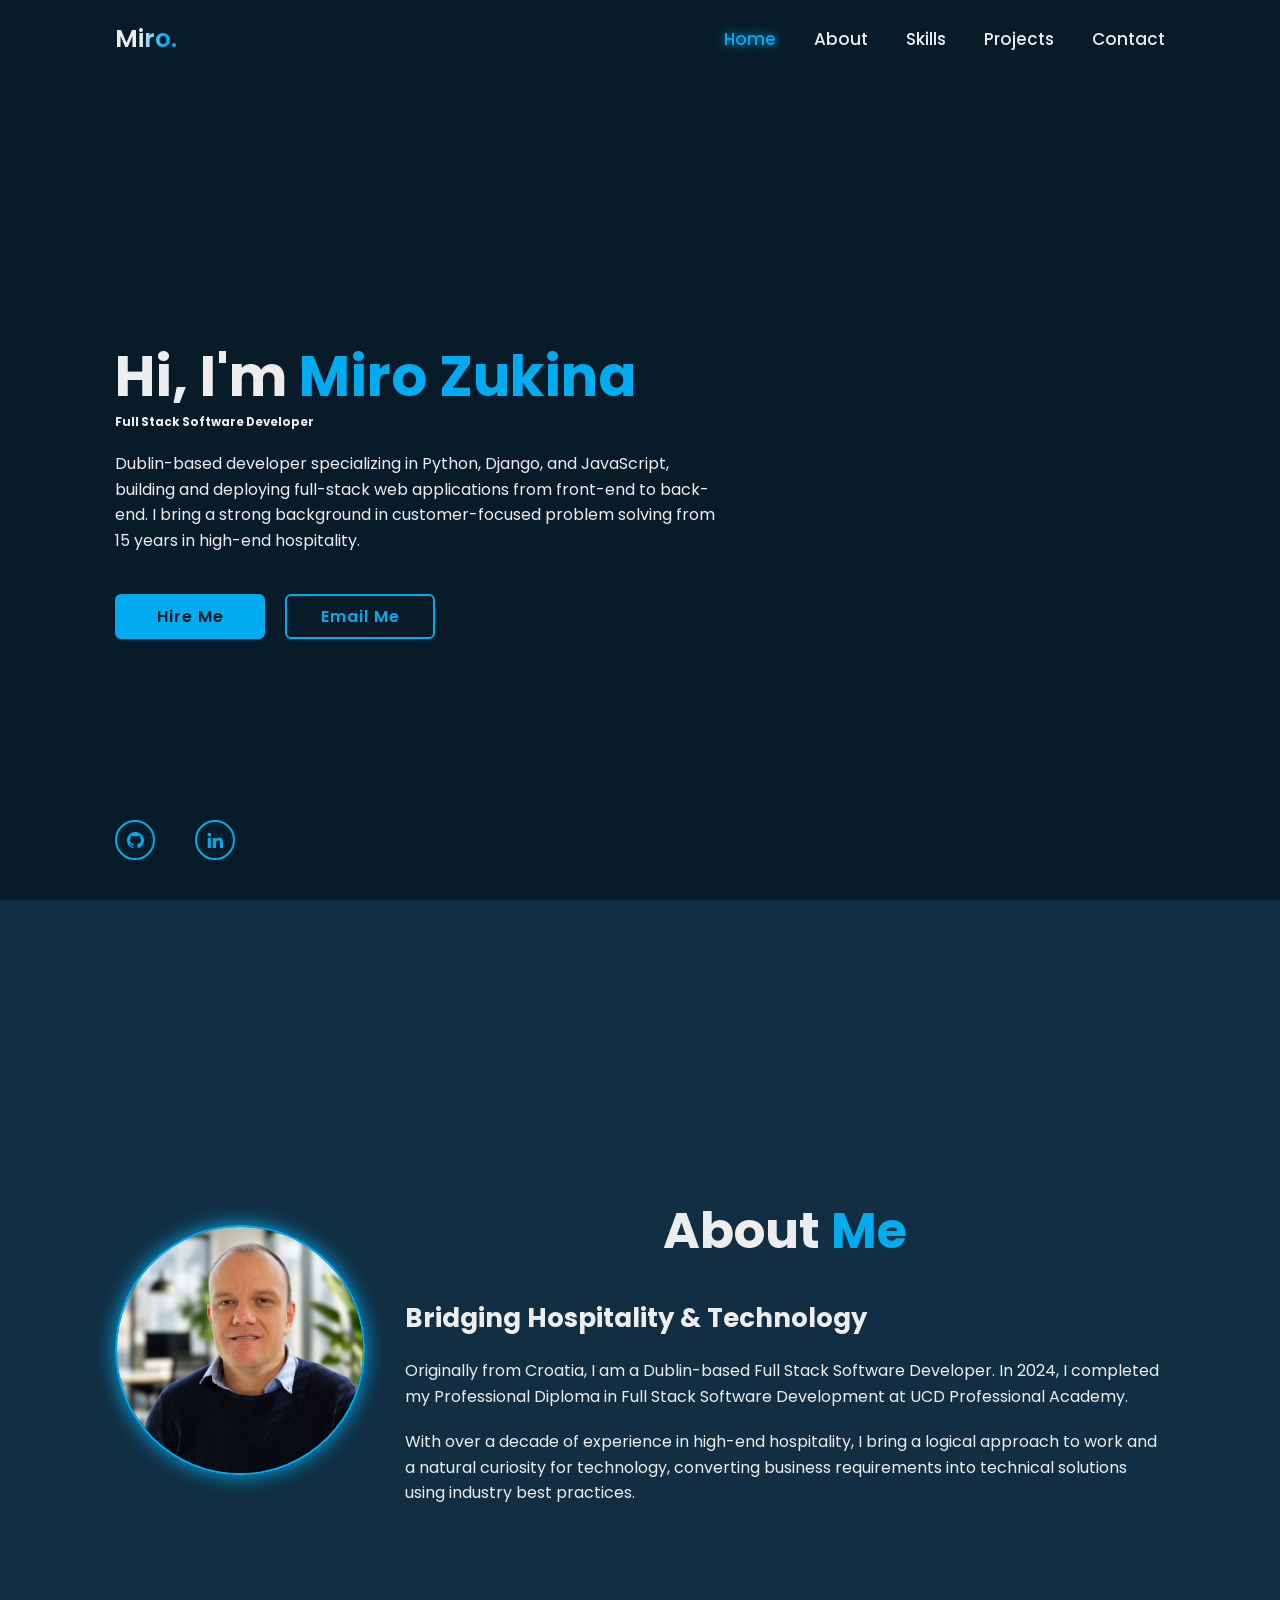
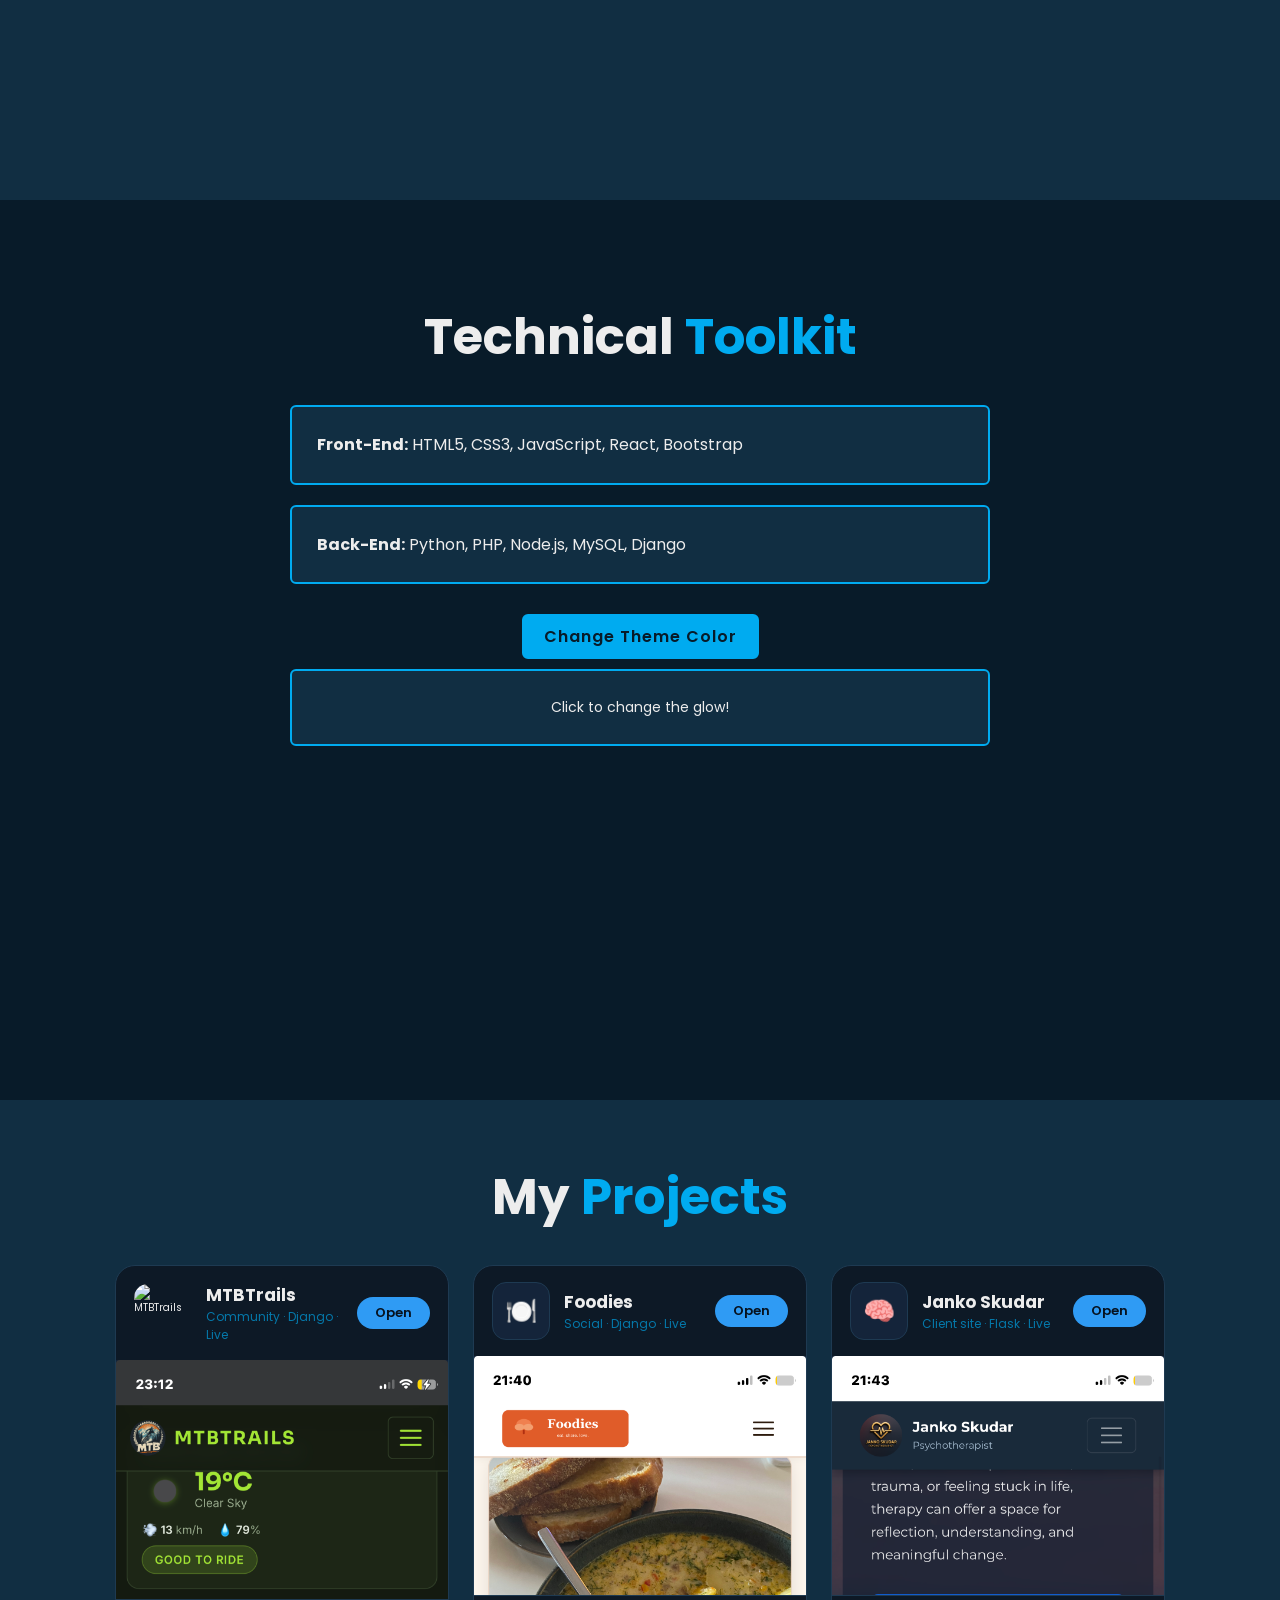
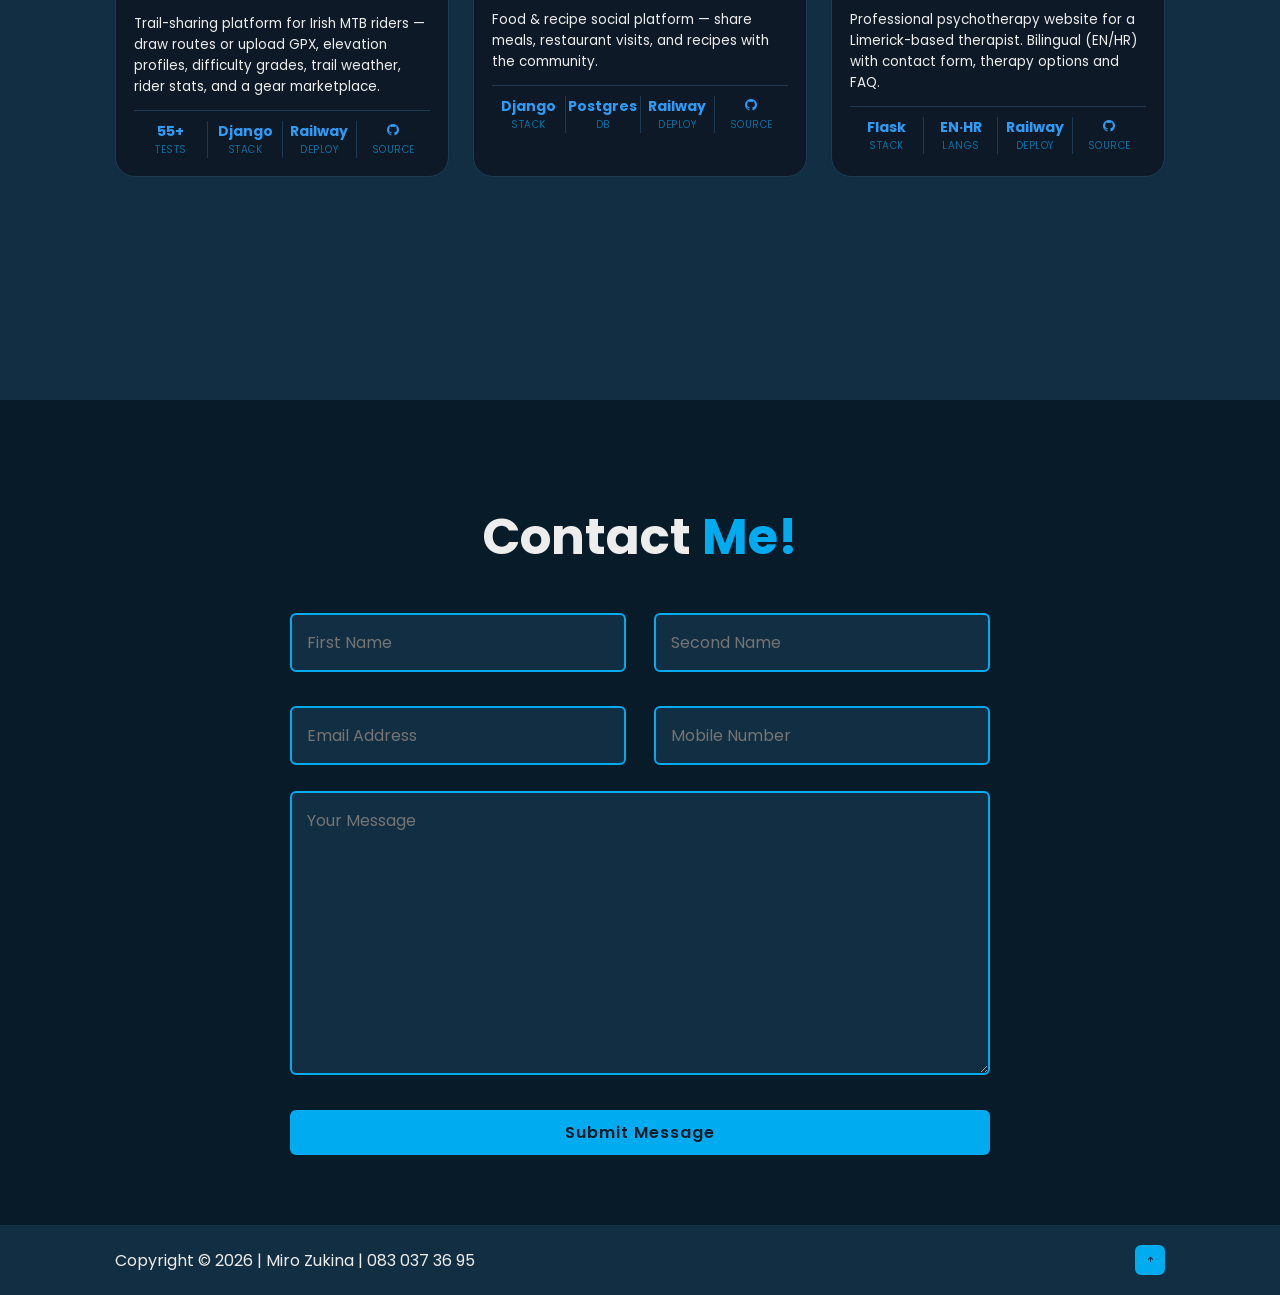
==== index.html @ 36a5d794 "Fix layout and update screenshots" ====
<!DOCTYPE html>
<html lang="en">
<head>
    <meta charset="UTF-8">
    <meta http-equiv="X-UA-Compatible" content="IE=edge">
    <meta name="description" content="Miro Zukina - Full Stack Software Developer Portfolio based in Dublin.">
    <meta name="viewport" content="width=device-width, initial-scale=1.0">
    <title>Miro Zukina | Full Stack Software Developer</title>
    <link href='https://unpkg.com/boxicons@2.1.4/css/boxicons.min.css' rel='stylesheet'>
    <link rel="stylesheet" href="css/style.css">
    <style>
        /* PROJECTS SECTION LAYOUT FIXES */
        .projects {
            background: var(--second-bg-color);
            padding: 6rem 9%;
        }
    </style>
</head>
<body>
    <header class="header">
        <a href="#" class="logo">Miro<span>.</span></a>
        <div class="bx bx-menu" id="menu-icon"></div>
        <nav class="navbar">
            <a href="#home" class="active">Home</a>
            <a href="#about">About</a>
            <a href="#skills">Skills</a>
            <a href="#projects">Projects</a>
            <a href="#contact">Contact</a>
        </nav>
    </header>
    
    <section class="home" id="home">
        <div class="home-content">
            <h1>Hi, I'm <span>Miro Zukina</span></h1>
            <h3>Full Stack Software Developer</h3>
            <p class="para">Dublin-based developer specializing in Python, Django, and JavaScript, building and deploying full-stack web applications from front-end to back-end. I bring a strong background in customer-focused problem solving from 15 years in high-end hospitality.</p>
            <div class="btn-box btns">
                <a href="#contact" class="btn">Hire Me</a>
                <a href="mailto:miro.zukina@icloud.com" class="btn">Email Me</a>
            </div>
        </div>
        <div class="home-sci">
            <a href="https://github.com/MiroZukina" target="_blank"><i class='bx bxl-github'></i></a>
            <a href="https://www.linkedin.com/in/miro-zukina-042806172/" target="_blank"><i class='bx bxl-linkedin'></i></a>
        </div>
    </section>

    <section class="about" id="about">
        <div class="about-img">
            <img src="img/about-bg.jpg" alt="Miro Zukina">
        </div>
        <div class="about-content">
            <h2 class="heading">About <span>Me</span></h2>
            <h3>Bridging Hospitality & Technology</h3>
            <p class="para">Originally from Croatia, I am a Dublin-based Full Stack Software Developer. In 2024, I completed my Professional Diploma in Full Stack Software Development at UCD Professional Academy.</p>
            <p class="para">With over a decade of experience in high-end hospitality, I bring a logical approach to work and a natural curiosity for technology, converting business requirements into technical solutions using industry best practices.</p>
        </div>
    </section>

    <section class="skills" id="skills">
        <h2 class="heading">Technical <span>Toolkit</span></h2>
        <div class="skills-elements">
            <div class="skills-box">
                <p><strong>Front-End:</strong> HTML5, CSS3, JavaScript, React, Bootstrap</p>
                <p><strong>Back-End:</strong> Python, PHP, Node.js, MySQL, Django</p>
            </div>
            <div class="change-color" style="margin-top: 3rem; text-align: center;">
                <button class="btn-theme" id="theme-button" type="button">Change Theme Color</button>
                <p id="theme-text" style="margin-top: 1rem; cursor: pointer; font-size: 1.4rem;">Click to change the glow!</p>
            </div>
        </div>
    </section>

    <section class="projects" id="projects">
        <h2 class="heading">My <span>Projects</span></h2>
        <div class="apps-grid">

            <div class="app-card">
                <div class="app-head">
                    <img src="images/mtbtrails-badge.jpg" alt="MTBTrails" class="app-icon">
                    <div class="app-title">
                        <h3>MTBTrails</h3>
                        <span>Community · Django · Live</span>
                    </div>
                    <a href="https://mtb-trails-production.up.railway.app" target="_blank" class="app-open">Open</a>
                </div>
                <a href="https://mtb-trails-production.up.railway.app" target="_blank">
                    <img src="images/mtbtrails-shot.jpg" alt="MTBTrails screenshot" class="app-shot">
                </a>
                <div class="app-body">
                    <p>Trail-sharing platform for Irish MTB riders — draw routes or upload
                       GPX, elevation profiles, difficulty grades, trail weather, rider
                       stats, and a gear marketplace.</p>
                    <div class="app-info">
                        <div><strong>55+</strong><span>TESTS</span></div>
                        <div><strong>Django</strong><span>STACK</span></div>
                        <div><strong>Railway</strong><span>DEPLOY</span></div>
                        <div><a href="https://github.com/MiroZukina/MTB-Trails" target="_blank"><strong><i class='bx bxl-github'></i></strong><span>SOURCE</span></a></div>
                    </div>
                </div>
            </div>
        
            <div class="app-card">
                <div class="app-head">
                    <div class="app-icon app-icon-emoji">🍽️</div>
                    <div class="app-title">
                        <h3>Foodies</h3>
                        <span>Social · Django · Live</span>
                    </div>
                    <a href="https://web-production-49b0e.up.railway.app/" target="_blank" class="app-open">Open</a>
                </div>
                <a href="https://web-production-49b0e.up.railway.app/" target="_blank">
                    <img src="images/foodies-shot.jpg" alt="Foodies screenshot" class="app-shot">
                </a>
                <div class="app-body">
                    <p>Food &amp; recipe social platform — share meals, restaurant visits,
                       and recipes with the community.</p>
                    <div class="app-info">
                        <div><strong>Django</strong><span>STACK</span></div>
                        <div><strong>Postgres</strong><span>DB</span></div>
                        <div><strong>Railway</strong><span>DEPLOY</span></div>
                        <div><a href="https://github.com/MiroZukina/Foodies" target="_blank"><strong><i class='bx bxl-github'></i></strong><span>SOURCE</span></a></div>
                    </div>
                </div>
            </div>
        
            <div class="app-card">
                <div class="app-head">
                    <div class="app-icon app-icon-emoji">🧠</div>
                    <div class="app-title">
                        <h3>Janko Skudar</h3>
                        <span>Client site · Flask · Live</span>
                    </div>
                    <a href="https://janko-skudar-psychotherapist.com/" target="_blank" class="app-open">Open</a>
                </div>
                <a href="https://janko-skudar-psychotherapist.com/" target="_blank">
                    <img src="images/janko-shot.jpg" alt="Janko Skudar screenshot" class="app-shot">
                </a>
                <div class="app-body">
                    <p>Professional psychotherapy website for a Limerick-based therapist.
                       Bilingual (EN/HR) with contact form, therapy options and FAQ.</p>
                    <div class="app-info">
                        <div><strong>Flask</strong><span>STACK</span></div>
                        <div><strong>EN·HR</strong><span>LANGS</span></div>
                        <div><strong>Railway</strong><span>DEPLOY</span></div>
                        <div><a href="https://github.com/MiroZukina/MTB-Trails" target="_blank"><strong><i class='bx bxl-github'></i></strong><span>SOURCE</span></a></div>
                    </div>
                </div>
            </div>
        
        </div>
    </section>

    <section class="contact" id="contact">
        <h2 class="heading">Contact <span>Me!</span></h2>
        <form id="form">
            <div class="input-box">
                <div class="input-field">
                    <input type="text" id="name" placeholder="First Name" required>
                    <div class="error" style="color: #ff4d4d; font-size: 1.2rem; text-align: left; margin-top: 0.3rem;"></div>
                </div>
                <div class="input-field">
                    <input type="text" id="secondName" placeholder="Second Name" required>
                    <div class="error" style="color: #ff4d4d; font-size: 1.2rem; text-align: left; margin-top: 0.3rem;"></div>
                </div>
                <div class="input-field">
                    <input type="email" id="email" placeholder="Email Address" required>
                    <div class="error" style="color: #ff4d4d; font-size: 1.2rem; text-align: left; margin-top: 0.3rem;"></div>
                </div>
                <div class="input-field">
                    <input type="tel" id="number" placeholder="Mobile Number" required>
                    <div class="error" style="color: #ff4d4d; font-size: 1.2rem; text-align: left; margin-top: 0.3rem;"></div>
                </div>
            </div>
            <div class="textarea-field">
                <textarea id="message" cols="30" rows="10" placeholder="Your Message" required></textarea>
                <div class="error" style="color: #ff4d4d; font-size: 1.2rem; text-align: left; margin-top: 0.3rem;"></div>
            </div>
            <div class="btn-box btns">
                <button type="submit" class="btn">Submit Message</button>
            </div>  
        </form>
    </section>

    <footer class="footer">
        <div class="footer-text">
            <p>Copyright &copy; 2026 | Miro Zukina | 083 037 36 95</p>
        </div>
        <div class="footer-iconTop">
            <a href="#home"><i class='bx bx-up-arrow-alt'></i></a>
        </div>
    </footer>
    <script src="js/script.js"></script>
</body>
</html>
---- css/style.css ----
@import url('https://fonts.googleapis.com/css2?family=Poppins:wght=300;400;500;600;700;800;900&display=swap');

* {
    margin: 0;
    padding: 0;
    box-sizing: border-box;
    text-decoration: none;
    border: none;
    outline: none;
    scroll-behavior: smooth;
    font-family: 'Poppins', sans-serif;
}

:root {
    --bg-color: #081b29;
    --second-bg-color: #112e42;
    --text-color: #ededed;
    --main-color: #00abf0;
}

html {
    font-size: 62.5%;
    overflow-x: hidden;
}

body {
    background: var(--bg-color);
    color: var(--text-color);
}

/* HEADER & LOGO */
.header {
    position: fixed;
    top: 0;
    left: 0;
    width: 100%;
    padding: 2rem 9%;
    background: transparent;
    display: flex;
    justify-content: space-between;
    align-items: center;
    z-index: 100;
    transition: .3s;
}

.header.sticky {
    background: var(--bg-color);
    box-shadow: 0 0.1rem 1rem rgba(0, 0, 0, 0.2);
}

.logo {
    position: relative;
    font-size: 2.5rem;
    color: var(--text-color);
    font-weight: 600;
    background: linear-gradient(to right, #ededed 20%, var(--main-color) 40%, var(--main-color) 60%, #ededed 80%);
    background-size: 200% auto;
    -webkit-background-clip: text;
    -webkit-text-fill-color: transparent;
    animation: shine 4s linear infinite, glowPulse 2s ease-in-out infinite;
}

.navbar {
    position: relative;
}

.navbar a {
    font-size: 1.7rem;
    color: var(--text-color);
    font-weight: 500;
    margin-left: 3.5rem;
    transition: .3s;
}

.navbar a:hover,
.navbar a.active {
    color: var(--main-color);
    text-shadow: 0 0 1rem var(--main-color);
}

#menu-icon {
    position: relative;
    font-size: 3.6rem;
    color: var(--text-color);
    cursor: pointer;
    display: none;
}

/* SECTIONS */
section {
    min-height: 100vh;
    padding: 10rem 9% 2rem;
}

.home {
    display: flex;
    align-items: center;
    position: relative;
}

.home-content {
    max-width: 60rem;
}

.home-content h1 {
    font-size: 5.6rem;
    font-weight: 700;
    line-height: 1.3;
}

.home-content p {
    font-size: 1.6rem;
    margin: 2rem 0 4rem;
}

/* BUTTONS */
.btn-box {
    display: flex;
    gap: 2rem;
    flex-wrap: wrap;
}

.btn-box .btn, .btn-theme {
    display: inline-flex;
    justify-content: center;
    align-items: center;
    min-width: 15rem;
    height: 4.5rem;
    background: var(--main-color);
    border: .2rem solid var(--main-color);
    border-radius: .6rem;
    font-size: 1.6rem;
    color: var(--bg-color);
    font-weight: 600;
    letter-spacing: .1rem;
    cursor: pointer;
    transition: .5s;
    padding: 0 2rem;
}

.btn-box .btn:nth-child(2) {
    background: transparent;
    color: var(--main-color);
}

.btn-box .btn:nth-child(2):hover {
    color: var(--bg-color);
    background: var(--main-color);
}

.btn-box .btn:hover, .btn-theme:hover {
    box-shadow: 0 0 2rem var(--main-color);
}

/* SOCIAL ICONS */
.home-sci {
    position: absolute;
    bottom: 4rem;
    width: 120px;
    display: flex;
    justify-content: space-between;
}

.home-sci a {
    display: inline-flex;
    justify-content: center;
    align-items: center;
    width: 40px;
    height: 40px;
    background: transparent;
    border: .2rem solid var(--main-color);
    border-radius: 50%;
    font-size: 20px;
    color: var(--main-color);
    animation: glowPulse 2.5s infinite;
    transition: .5s;
}

.home-sci a:hover {
    background: var(--main-color);
    color: var(--bg-color);
    box-shadow: 0 0 20px var(--main-color);
}

/* ABOUT SECTION */
.about {
    display: flex;
    justify-content: center;
    align-items: center;
    flex-wrap: wrap;
    gap: 4rem;
    background: var(--second-bg-color);
    padding: 6rem 9%;
}

.heading {
    font-size: 5rem;
    margin-bottom: 3rem;
    text-align: center;
    width: 100%;
}

span {
    color: var(--main-color);
}

.about-img {
    position: relative;
    width: 25rem;
    height: 25rem;
    border-radius: 50%;
}

.about-img img {
    width: 100%;
    height: 100%;
    object-fit: cover;
    border-radius: 50%;
    border: .2rem solid var(--main-color);
    box-shadow: 0 0 20px var(--main-color);
}

.about-content {
    flex: 1 1 40rem;
}

.about-content h3 {
    font-size: 2.6rem;
}

.para {
    font-size: 1.6rem;
    margin-top: 2rem;
    line-height: 1.6;
}

/* SKILLS SECTION */
.skills-elements {
    max-width: 70rem;
    margin: 0 auto;
}

.skills-box {
    display: flex;
    flex-direction: column;
    gap: 2rem;
}

.skills p {
    background-color: var(--second-bg-color);
    margin: 0;
    padding: 2.5rem;
    border-radius: .6rem;
    border: .2rem solid var(--main-color);
    font-size: 1.6rem;
    line-height: 1.6;
}

/* CONTACT FORM */
.contact {
    min-height: auto;
    padding-bottom: 7rem;
}

.contact form {
    max-width: 70rem;
    margin: 0 auto;
    text-align: center;
}

.contact form .input-box {
    display: flex;
    justify-content: space-between;
    flex-wrap: wrap;
    gap: 1.5rem;
}

.contact form .input-box .input-field {
    width: 48%;
    margin: .8rem 0;
}

.contact form .input-box .input-field input,
.contact form .textarea-field textarea {
    width: 100%;
    padding: 1.5rem;
    font-size: 1.6rem;
    color: var(--text-color);
    background: var(--second-bg-color);
    border-radius: .6rem;
    border: .2rem solid var(--main-color);
}

.contact form .textarea-field {
    width: 100%;
    margin: 1.5rem 0 3rem;
}

.contact form .btns {
    justify-content: center;
}

.contact form .btns .btn {
    width: 100%;
}

/* FOOTER */
.footer {
    display: flex;
    justify-content: space-between;
    align-items: center;
    flex-wrap: wrap;
    padding: 2rem 9%;
    background: var(--second-bg-color);
}

.footer-text p {
    font-size: 1.6rem;
}

.footer-iconTop a {
    display: inline-flex;
    justify-content: center;
    align-items: center;
    padding: .8rem;
    background: var(--main-color);
    border: .2rem solid var(--main-color);
    border-radius: .6rem;
    color: var(--bg-color);
    transition: .5s;
}

.footer-iconTop a:hover {
    box-shadow: 0 0 2rem var(--main-color);
}

/* ANIMATIONS */
@keyframes shine {
    to { background-position: 200% center; }
}

@keyframes glowPulse {
    0%, 100% { filter: drop-shadow(0 0 2px var(--main-color)); }
    50% { filter: drop-shadow(0 0 10px var(--main-color)); }
}

/* RESPONSIVE DESIGN */
@media (max-width: 1200px) {
    html { font-size: 55%; }
}

@media (max-width: 991px) {
    .header { padding: 2rem 4%; }
    section { padding: 10rem 4% 2rem; }
    .about { padding: 6rem 4%; }
    .footer { padding: 2rem 4%; }
}

@media (max-width: 768px) {
    #menu-icon { display: block; }
    .navbar {
        position: absolute;
        top: 100%;
        left: -100%;
        width: 100%;
        padding: 1rem 4%;
        background: var(--second-bg-color);
        border-top: .1rem solid rgba(0,0,0,.2);
        transition: .25s ease;
    }
    .navbar.active { left: 0; }
    .navbar a { display: block; font-size: 2rem; margin: 3rem 0; color: var(--text-color); }
    .contact form .input-box .input-field { width: 100%; }
}

@media (max-width: 520px) {
    html { font-size: 50%; }
}


/* APP-STORE STYLE PROJECT GRID */
.apps-grid { 
    display: grid; 
    grid-template-columns: repeat(auto-fit, minmax(300px, 1fr));
    gap: 24px; 
    max-width: 1200px; 
    margin: 0 auto; 
}

.app-card { 
    background: #0d1926; 
    border: 1px solid #1e3a52; 
    border-radius: 20px;
    overflow: hidden; 
    transition: transform .2s ease, border-color .2s ease; 
}

.app-card:hover { 
    transform: translateY(-4px); 
    border-color: #2f9bf4; 
}

.app-head { 
    display: flex; 
    align-items: center; 
    gap: 14px; 
    padding: 16px 18px; 
}

.app-icon { 
    width: 58px; 
    height: 58px; 
    border-radius: 14px; 
    object-fit: cover; 
}

.app-icon-emoji { 
    background: #14243a; 
    border: 1px solid #1e3a52; 
    display: flex;
    align-items: center; 
    justify-content: center; 
    font-size: 26px; 
}

.app-title { 
    flex: 1; 
    min-width: 0; 
}

.app-title h3 { 
    margin: 0; 
    font-size: 17px; 
}

.app-title span { 
    font-size: 12px; 
    opacity: .65; 
}

.app-open { 
    background: #2f9bf4; 
    color: #06121f !important; 
    font-size: 13px;
    font-weight: 600; 
    padding: 6px 18px; 
    border-radius: 999px; 
    text-decoration: none; 
}

.app-open:hover { 
    filter: brightness(1.15); 
}

.app-shot { 
    width: 100%; 
    height: auto; 
    max-height: 240px;
    object-fit: cover; 
    object-position: top;
    display: block; 
    background: #14243a; 
    border-bottom: 1px solid #1e3a52;
}

.app-body { 
    padding: 14px 18px 18px; 
}

.app-body p { 
    font-size: 13.5px; 
    line-height: 1.55; 
    margin: 0 0 12px; 
}

.app-info { 
    display: flex; 
    border-top: 1px solid #1e3a52; 
    padding-top: 10px; 
}

.app-info > div { 
    flex: 1; 
    text-align: center; 
}

.app-info > div + div { 
    border-left: 1px solid #1e3a52; 
}

.app-info strong { 
    display: block; 
    font-size: 14px; 
    color: #2f9bf4; 
}

.app-info span { 
    font-size: 10px; 
    letter-spacing: .05em; 
    opacity: .6; 
}

.app-info a { 
    text-decoration: none; 
}
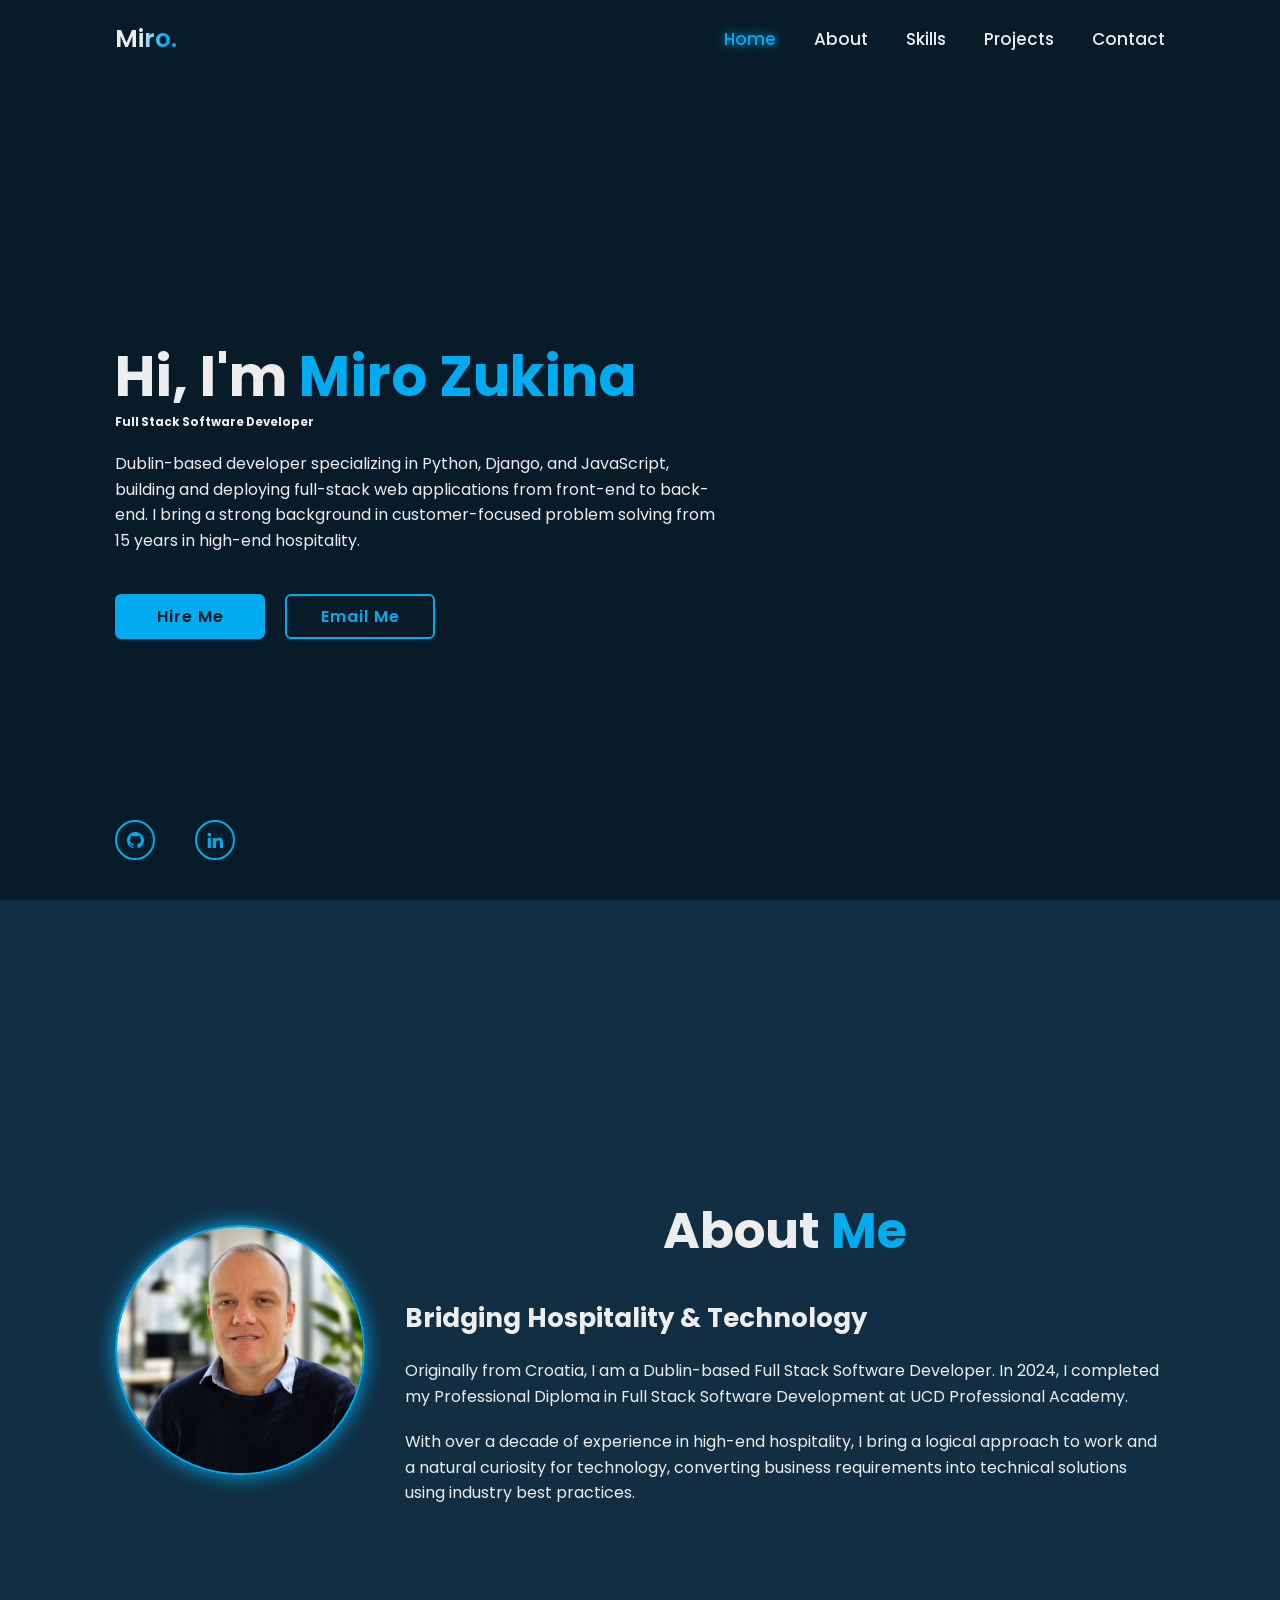
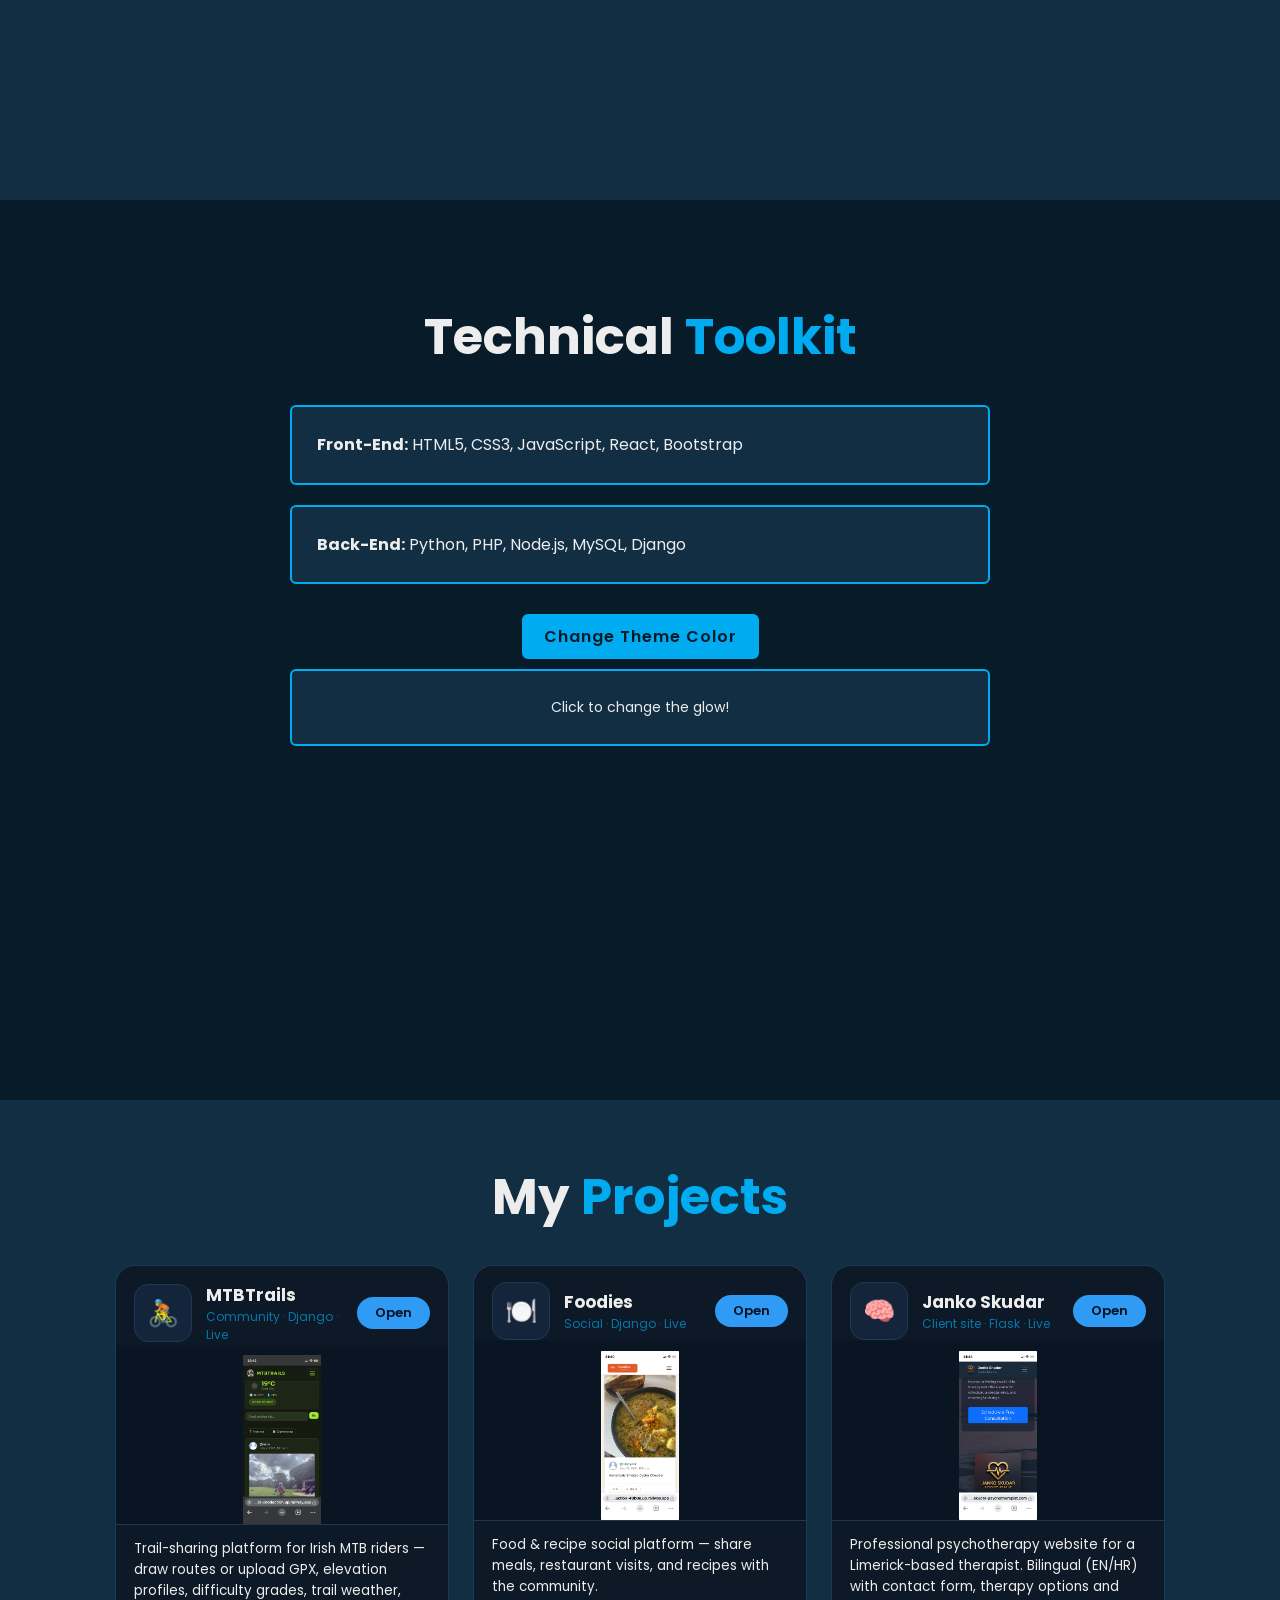
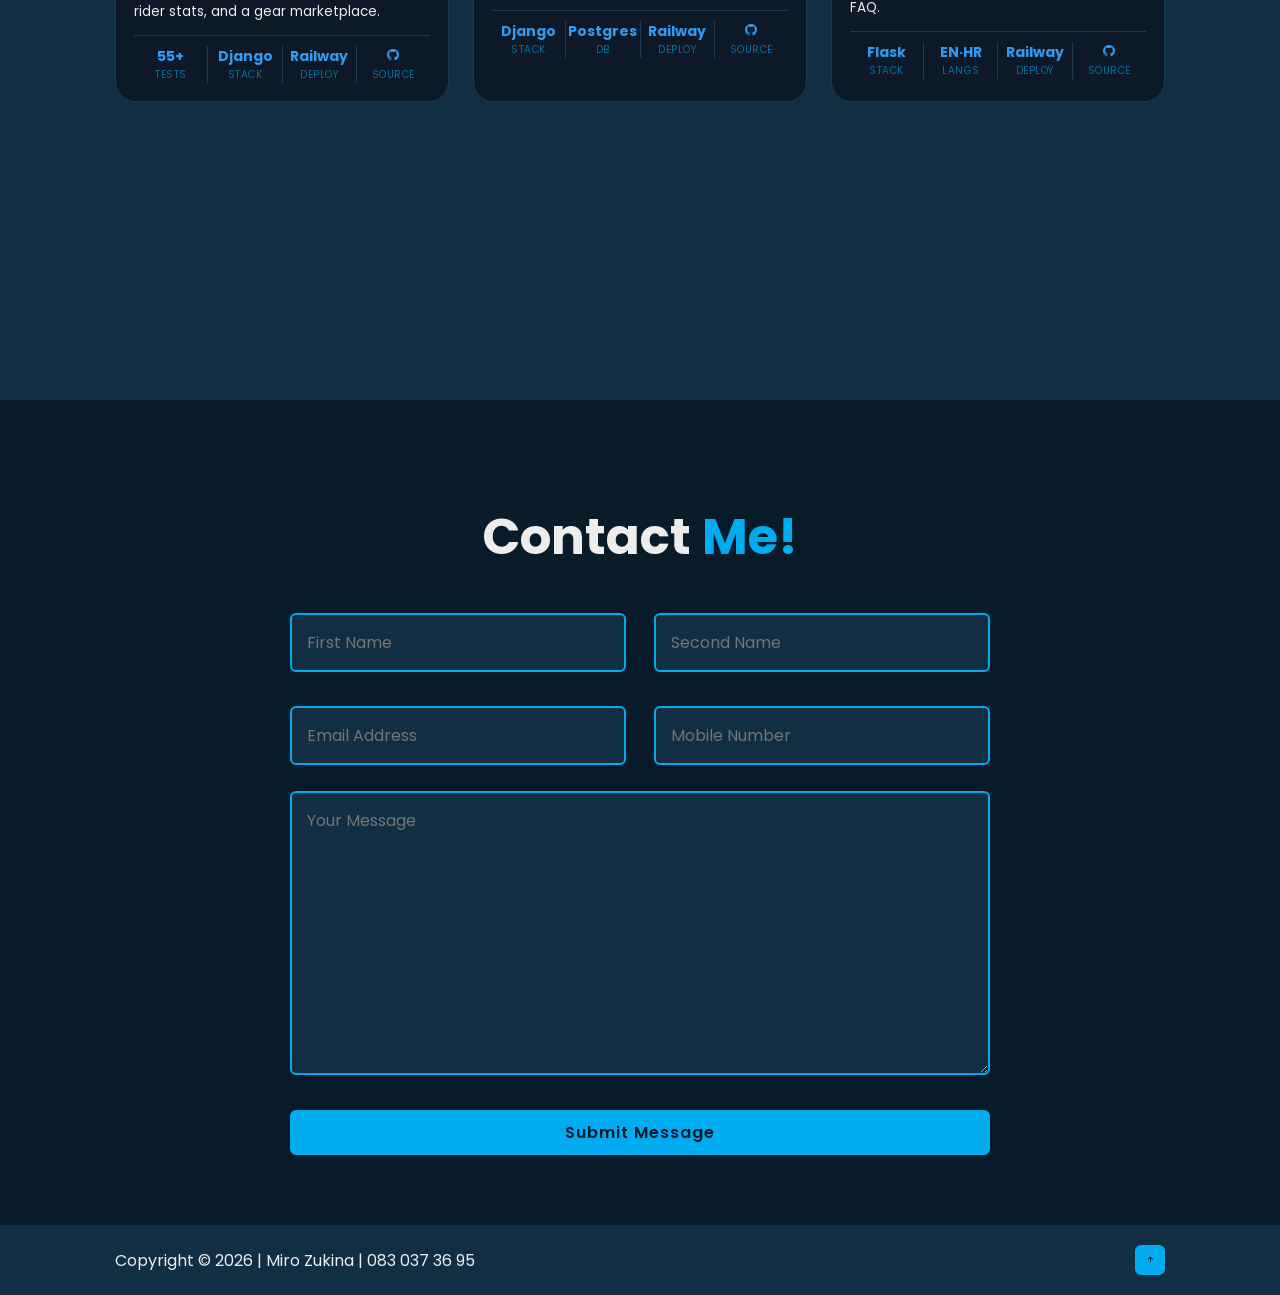
==== commit 66c9b81b: "Fix image paths and clean up screenshot display" ====
--- a/index.html
+++ b/index.html
@@ -77,7 +77,7 @@
 
             <div class="app-card">
                 <div class="app-head">
-                    <img src="images/mtbtrails-badge.jpg" alt="MTBTrails" class="app-icon">
+                    <div class="app-icon app-icon-emoji">🚴</div>
                     <div class="app-title">
                         <h3>MTBTrails</h3>
                         <span>Community · Django · Live</span>
--- a/css/style.css
+++ b/css/style.css
@@ -454,13 +454,13 @@
 
 .app-shot { 
     width: 100%; 
-    height: auto; 
-    max-height: 240px;
-    object-fit: cover; 
-    object-position: top;
+    height: 180px;                 /* Compact height */
+    object-fit: contain;           /* Fits the entire app screen neatly inside the card */
+    background: #091522;           /* Matches your card color perfectly so there are no awkward borders */
     display: block; 
-    background: #14243a; 
     border-bottom: 1px solid #1e3a52;
+    padding-top: 10px;             /* Naturally pushes the image down to hide the top status bar */
+    margin-top: -15px;             /* Crops the status bar out of view */
 }
 
 .app-body { 
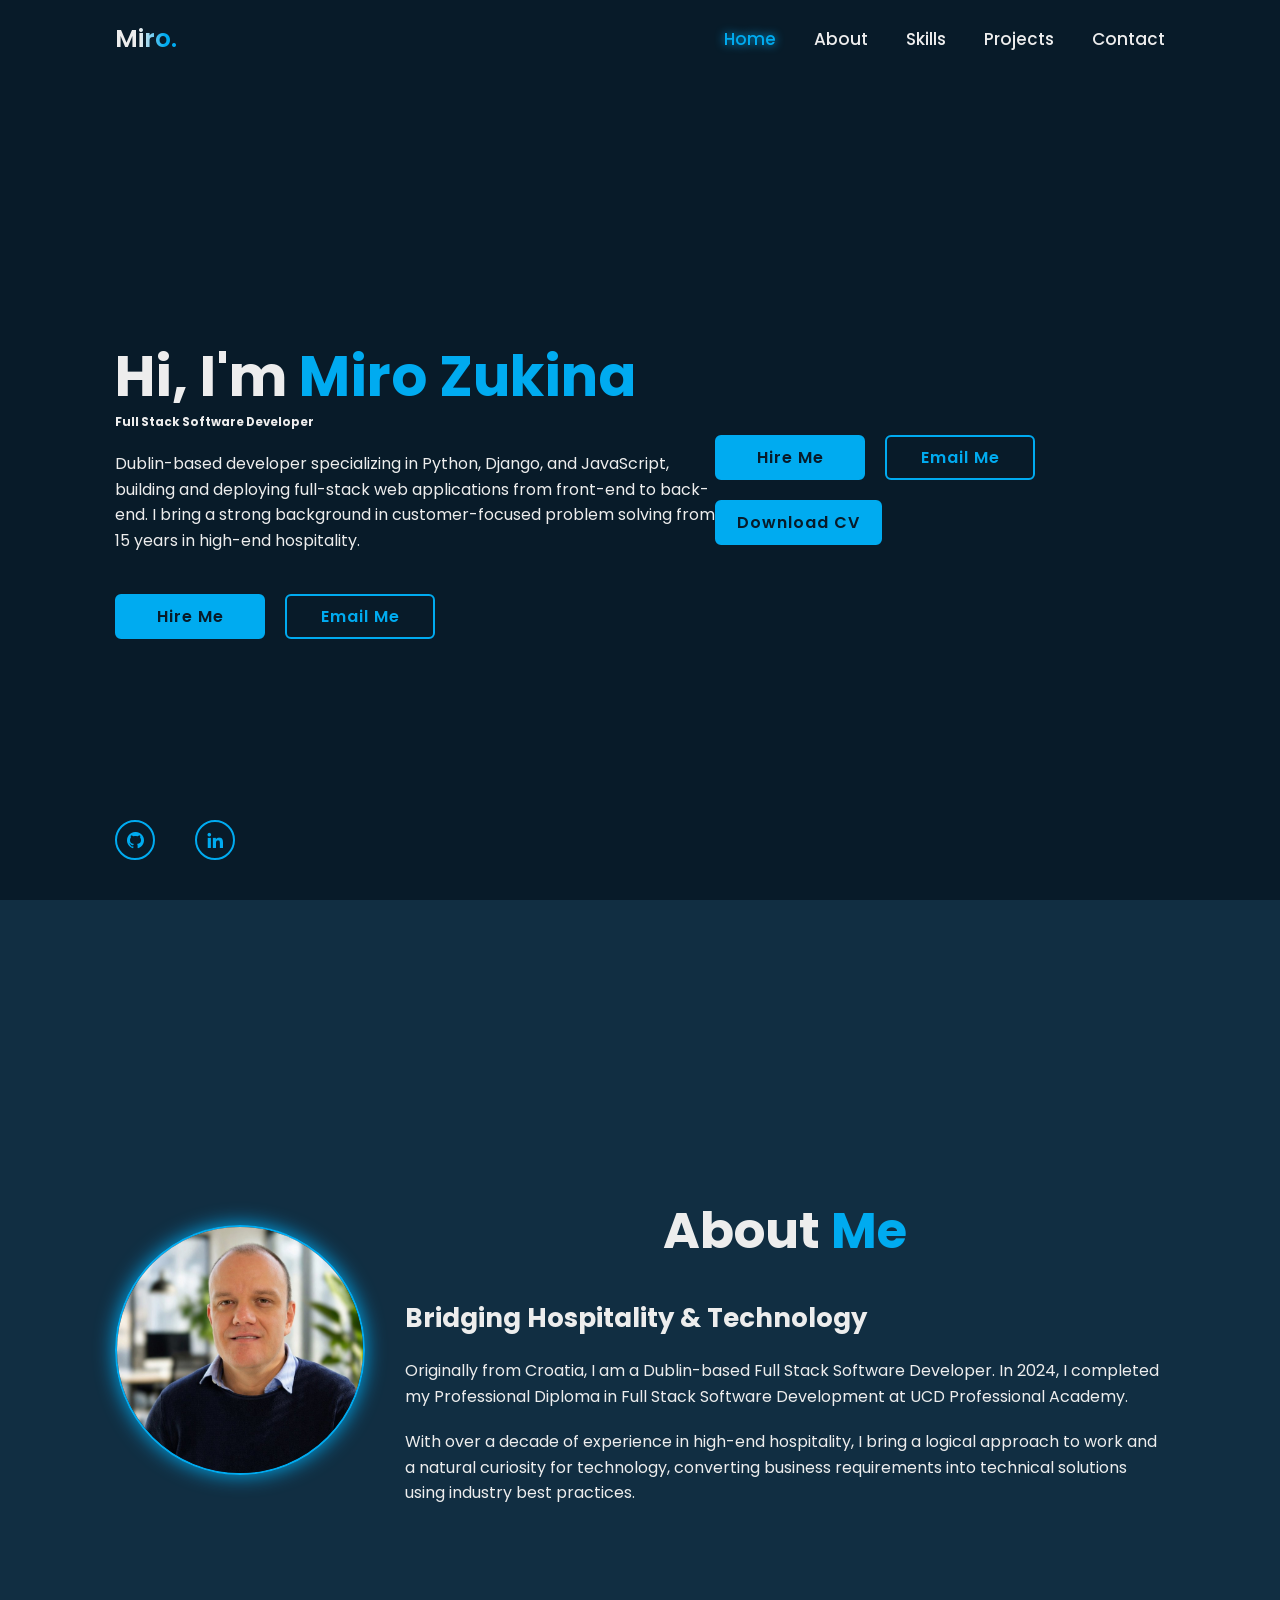
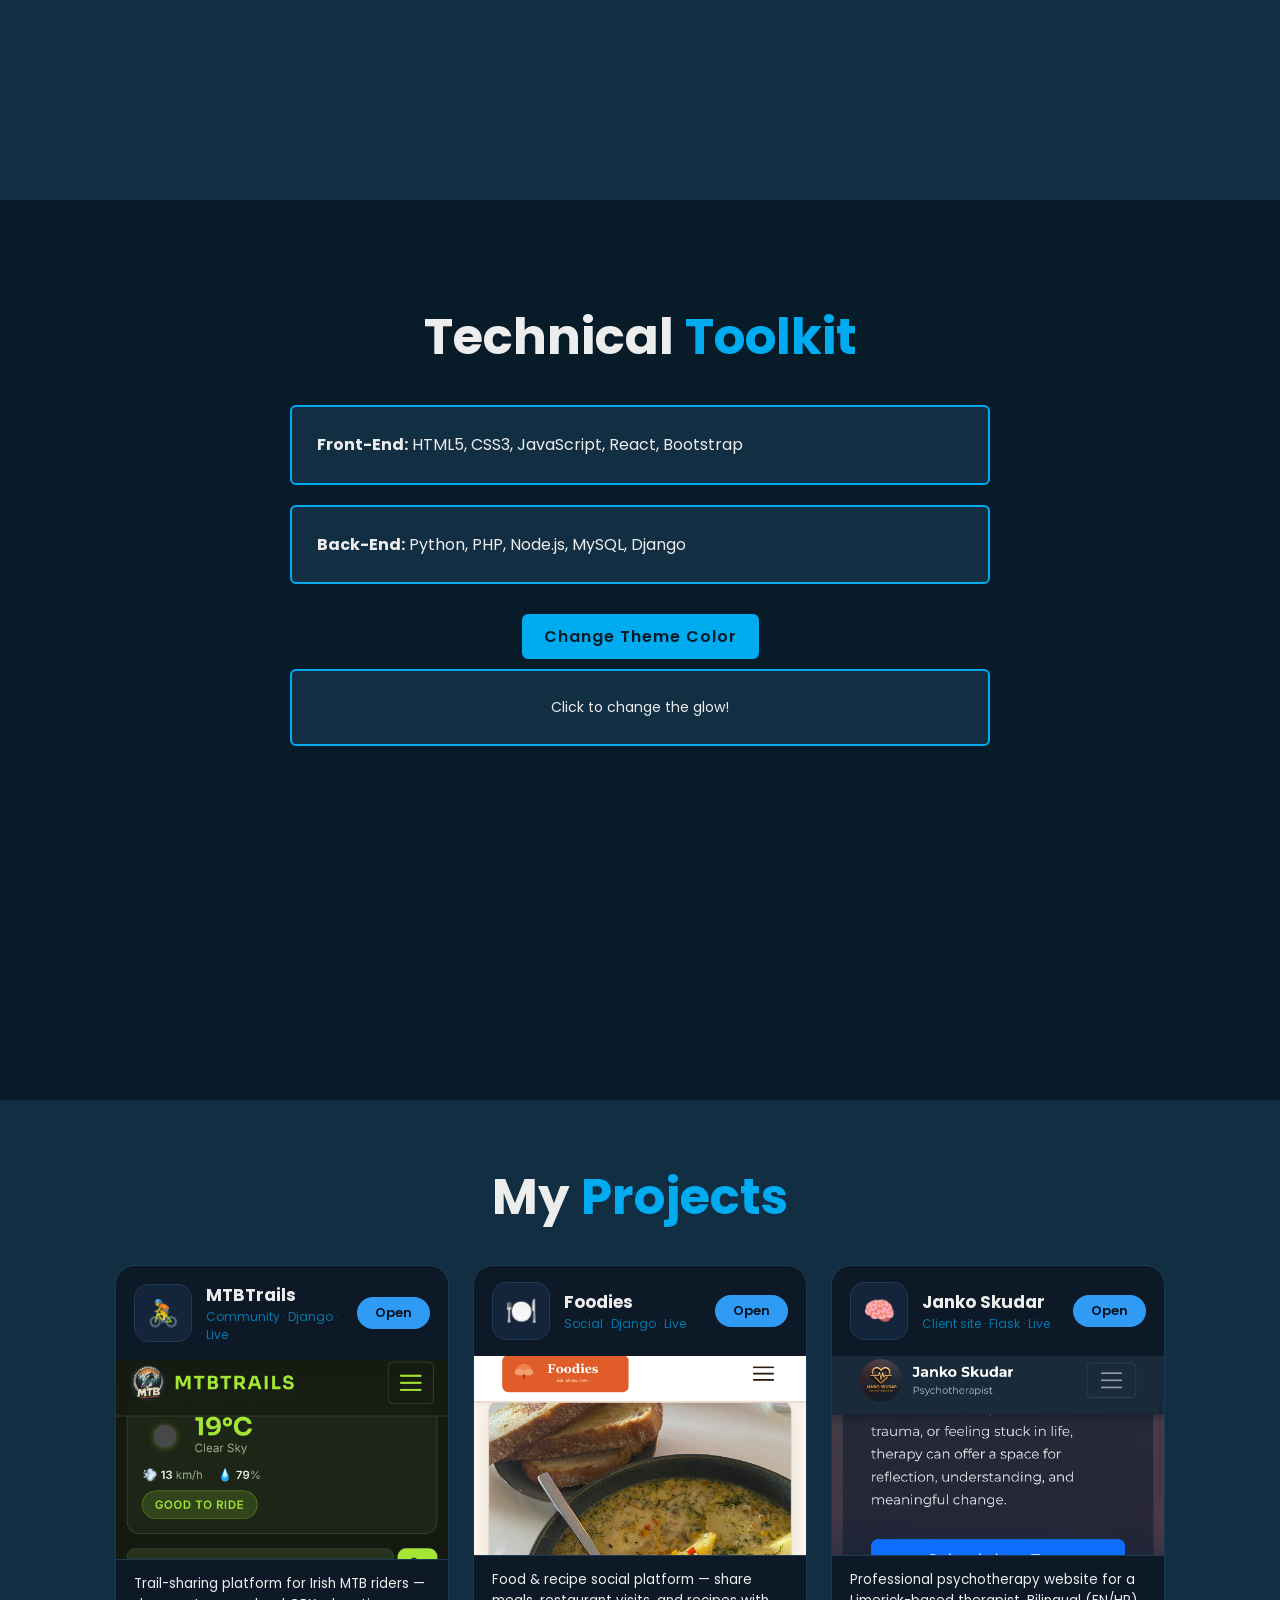
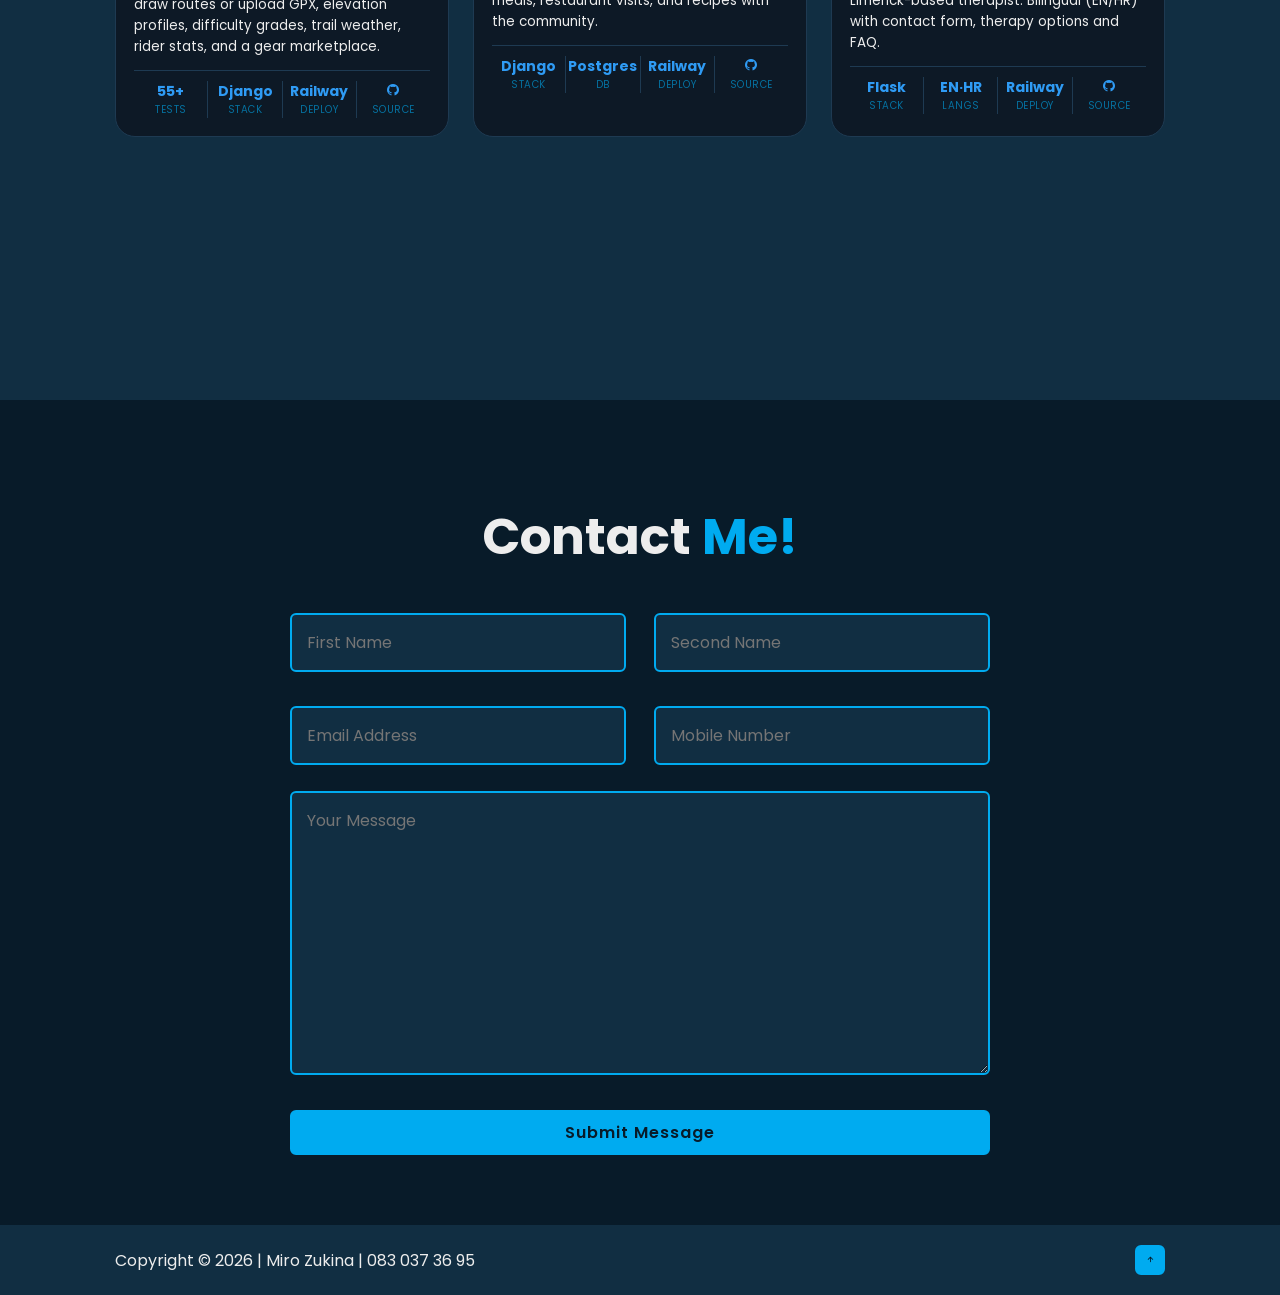
==== commit b74f2aff: "Add downloadable CV" ====
--- a/index.html
+++ b/index.html
@@ -43,6 +43,11 @@
             <a href="https://github.com/MiroZukina" target="_blank"><i class='bx bxl-github'></i></a>
             <a href="https://www.linkedin.com/in/miro-zukina-042806172/" target="_blank"><i class='bx bxl-linkedin'></i></a>
         </div>
+        <div class="btn-box btns">
+            <a href="#contact" class="btn">Hire Me</a>
+            <a href="mailto:miro.zukina@icloud.com" class="btn">Email Me</a>
+            <a href="files/Miro-Zukina-CV.pdf" class="btn" download>Download CV</a>
+        </div>
     </section>
 
     <section class="about" id="about">
--- a/css/style.css
+++ b/css/style.css
@@ -387,13 +387,6 @@
     margin: 0 auto; 
 }
 
-.app-card { 
-    background: #0d1926; 
-    border: 1px solid #1e3a52; 
-    border-radius: 20px;
-    overflow: hidden; 
-    transition: transform .2s ease, border-color .2s ease; 
-}
 
 .app-card:hover { 
     transform: translateY(-4px); 
@@ -452,15 +445,23 @@
     filter: brightness(1.15); 
 }
 
+.app-card { 
+    background: #0d1926; 
+    border: 1px solid #1e3a52; 
+    border-radius: 20px;
+    overflow: hidden; /* This acts like a mask to hide the cropped top bar */
+    transition: transform .2s ease, border-color .2s ease; 
+}
+
 .app-shot { 
     width: 100%; 
-    height: 180px;                 /* Compact height */
-    object-fit: contain;           /* Fits the entire app screen neatly inside the card */
-    background: #091522;           /* Matches your card color perfectly so there are no awkward borders */
+    height: 200px;             
+    object-fit: cover; 
+    object-position: center -55px; /* Keeps your perfect battery-hide position */
     display: block; 
+    background: #14243a; 
     border-bottom: 1px solid #1e3a52;
-    padding-top: 10px;             /* Naturally pushes the image down to hide the top status bar */
-    margin-top: -15px;             /* Crops the status bar out of view */
+    /* Removed the transform scale entirely so it fills the card edges */
 }
 
 .app-body { 
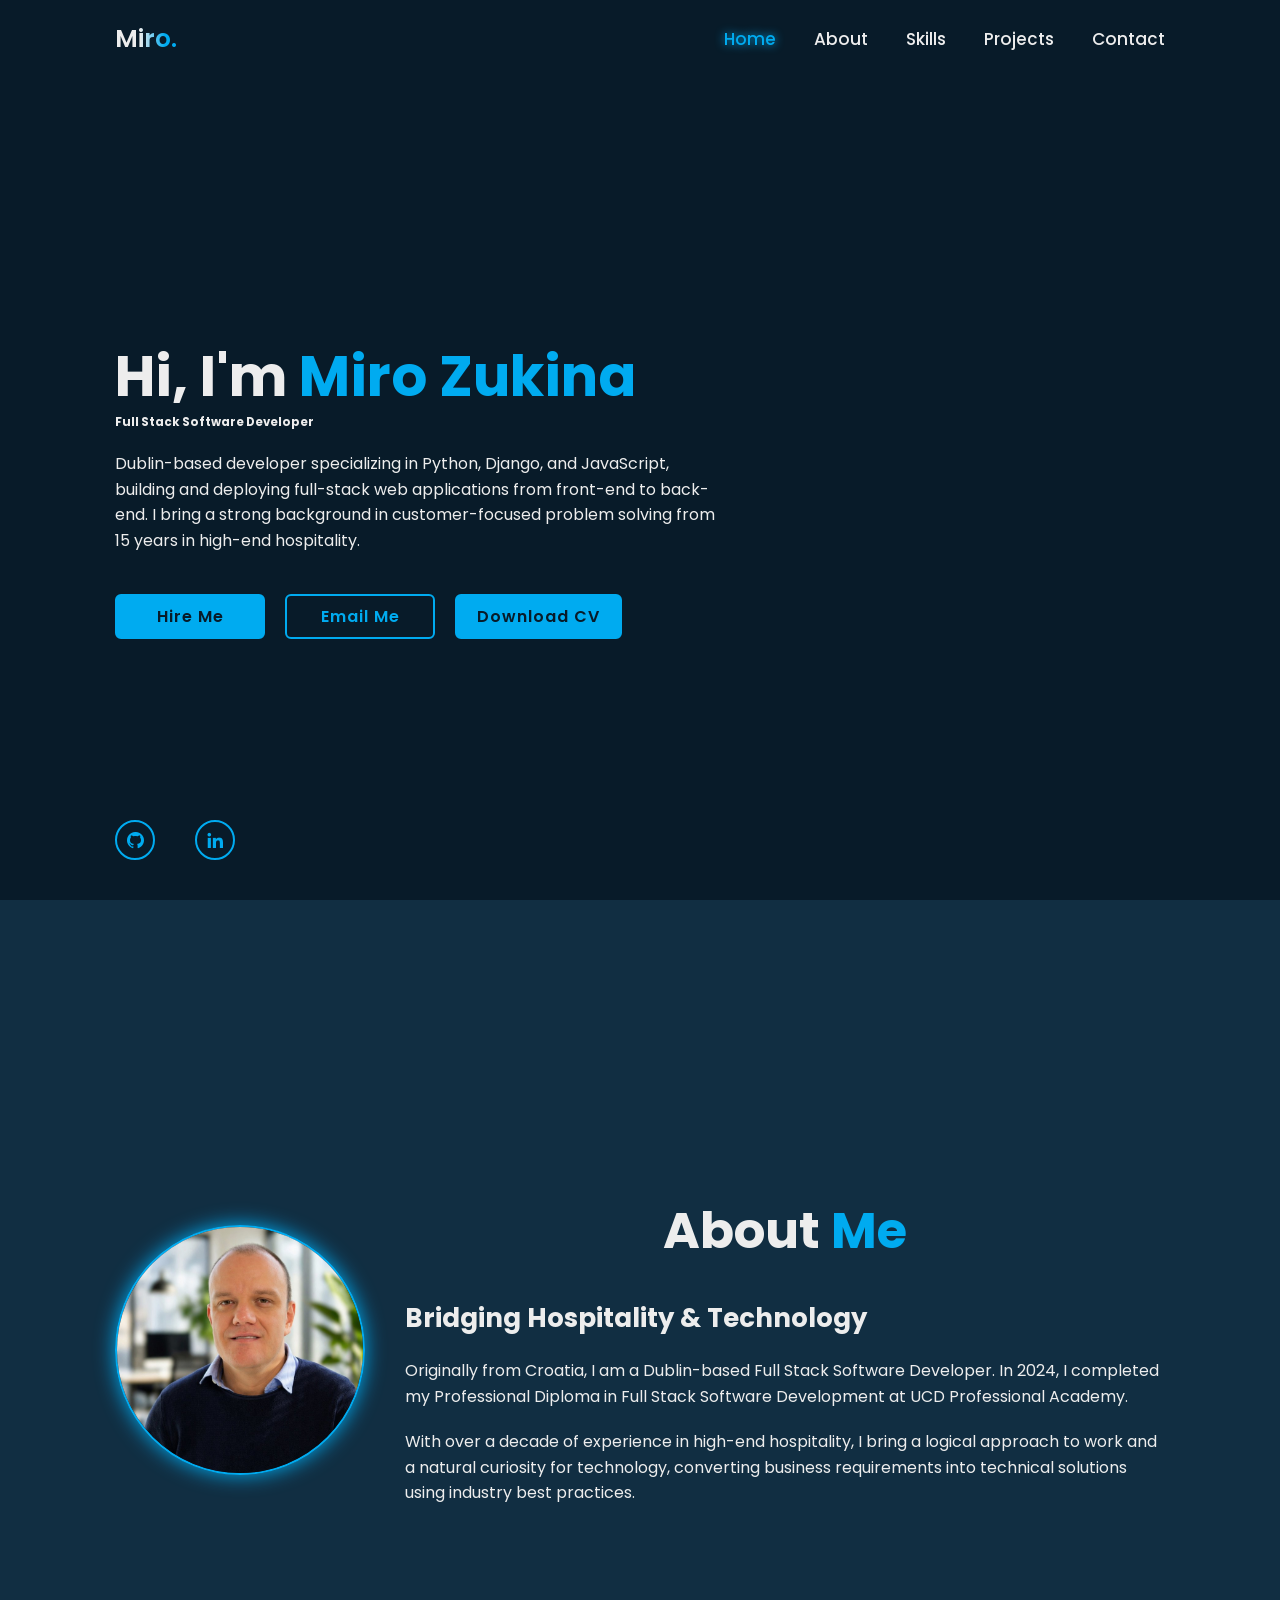
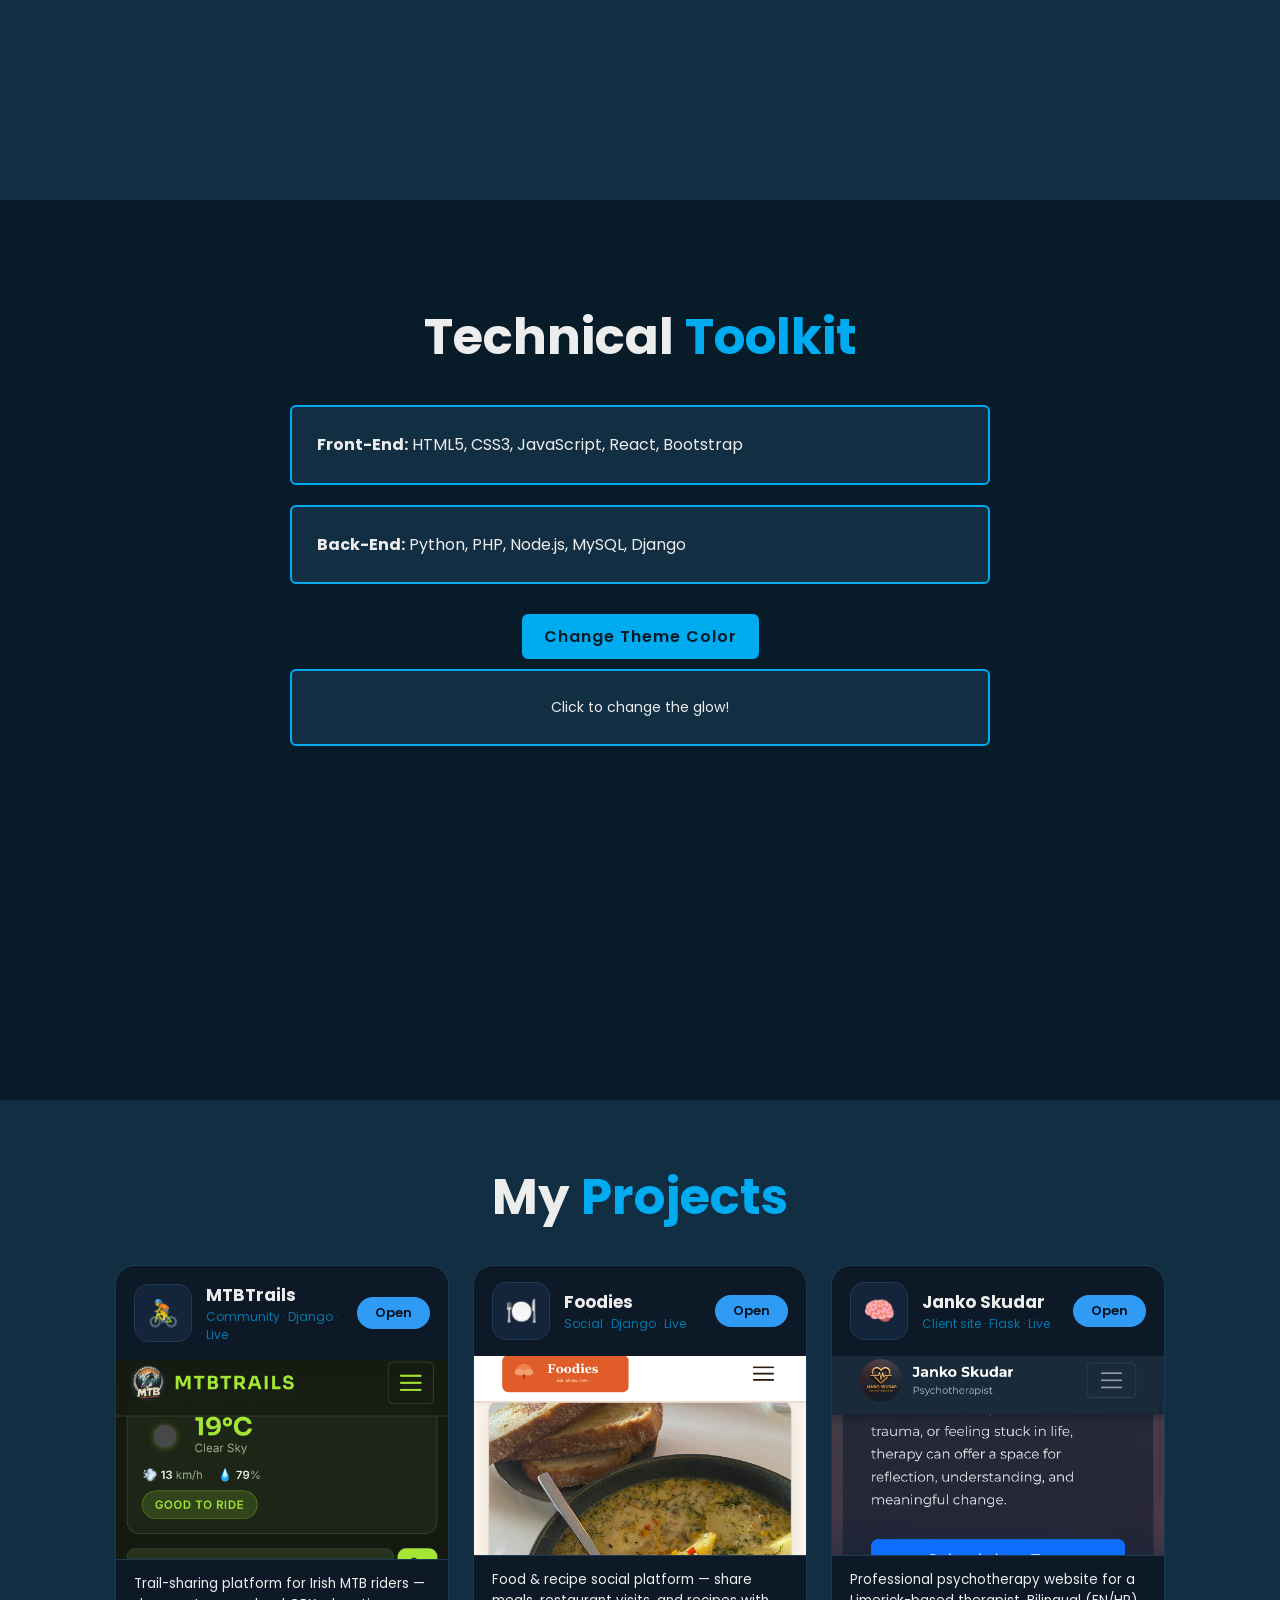
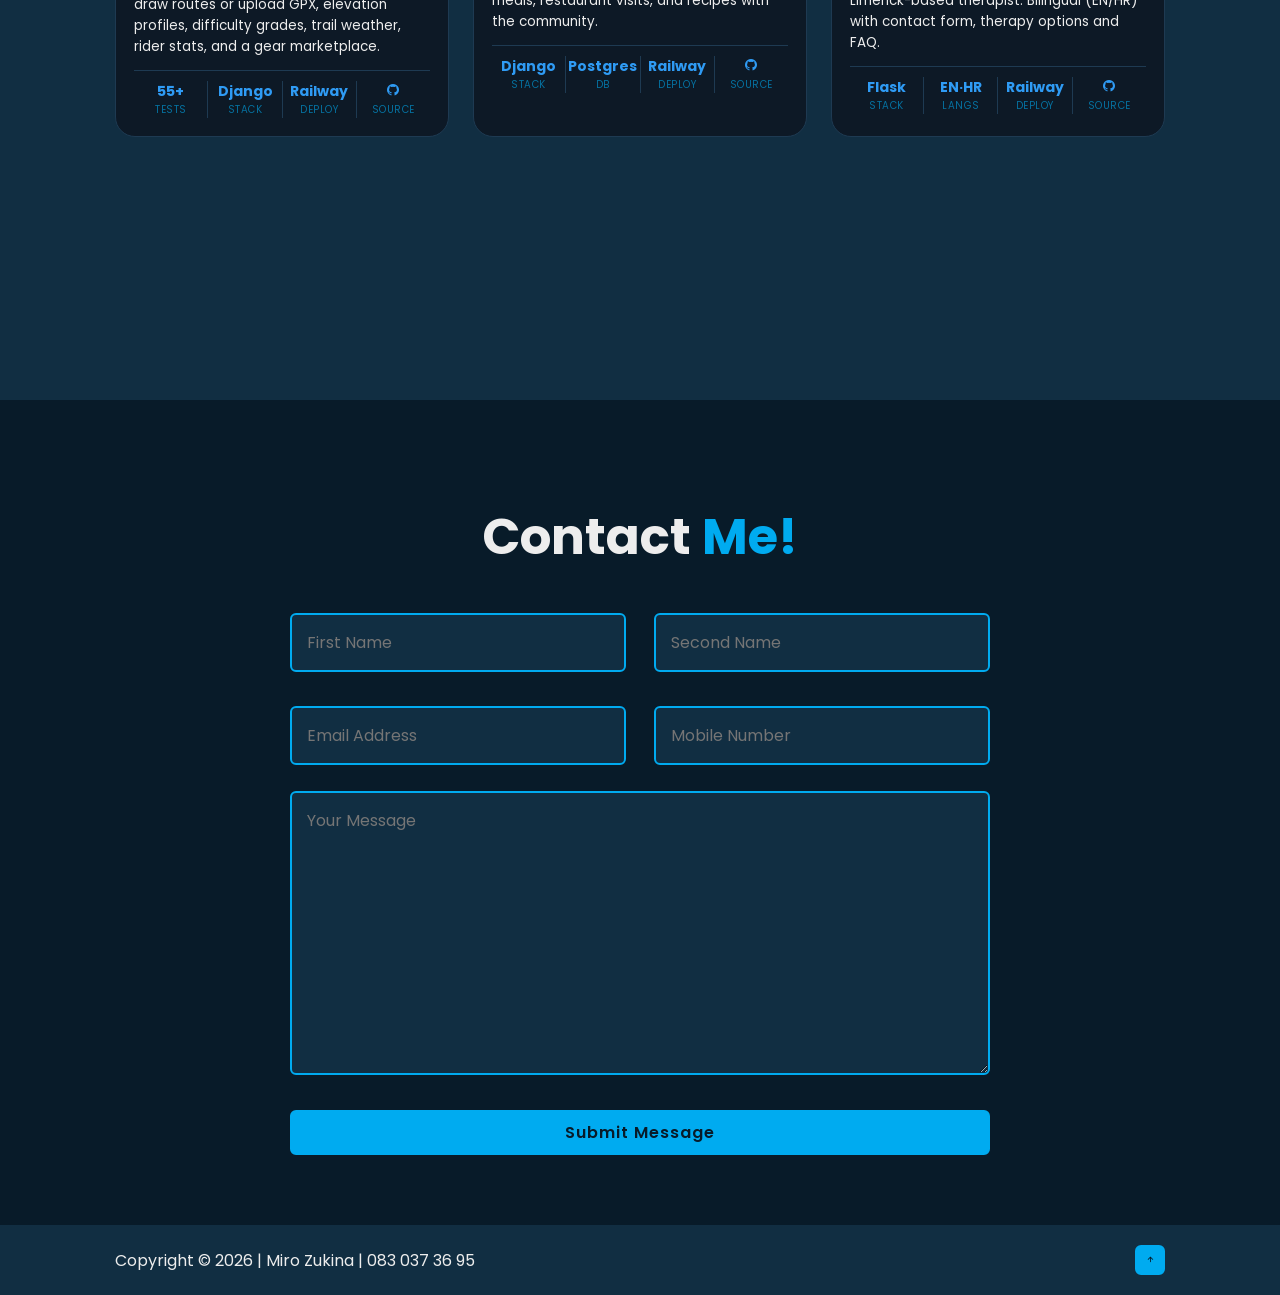
==== commit b7ec9c95: "Dedupe hero buttons" ====
--- a/index.html
+++ b/index.html
@@ -37,16 +37,12 @@
             <div class="btn-box btns">
                 <a href="#contact" class="btn">Hire Me</a>
                 <a href="mailto:miro.zukina@icloud.com" class="btn">Email Me</a>
+                <a href="files/Miro_Zukina_CV.pdf" class="btn" download>Download CV</a>
             </div>
         </div>
         <div class="home-sci">
             <a href="https://github.com/MiroZukina" target="_blank"><i class='bx bxl-github'></i></a>
             <a href="https://www.linkedin.com/in/miro-zukina-042806172/" target="_blank"><i class='bx bxl-linkedin'></i></a>
-        </div>
-        <div class="btn-box btns">
-            <a href="#contact" class="btn">Hire Me</a>
-            <a href="mailto:miro.zukina@icloud.com" class="btn">Email Me</a>
-            <a href="files/Miro-Zukina-CV.pdf" class="btn" download>Download CV</a>
         </div>
     </section>
 
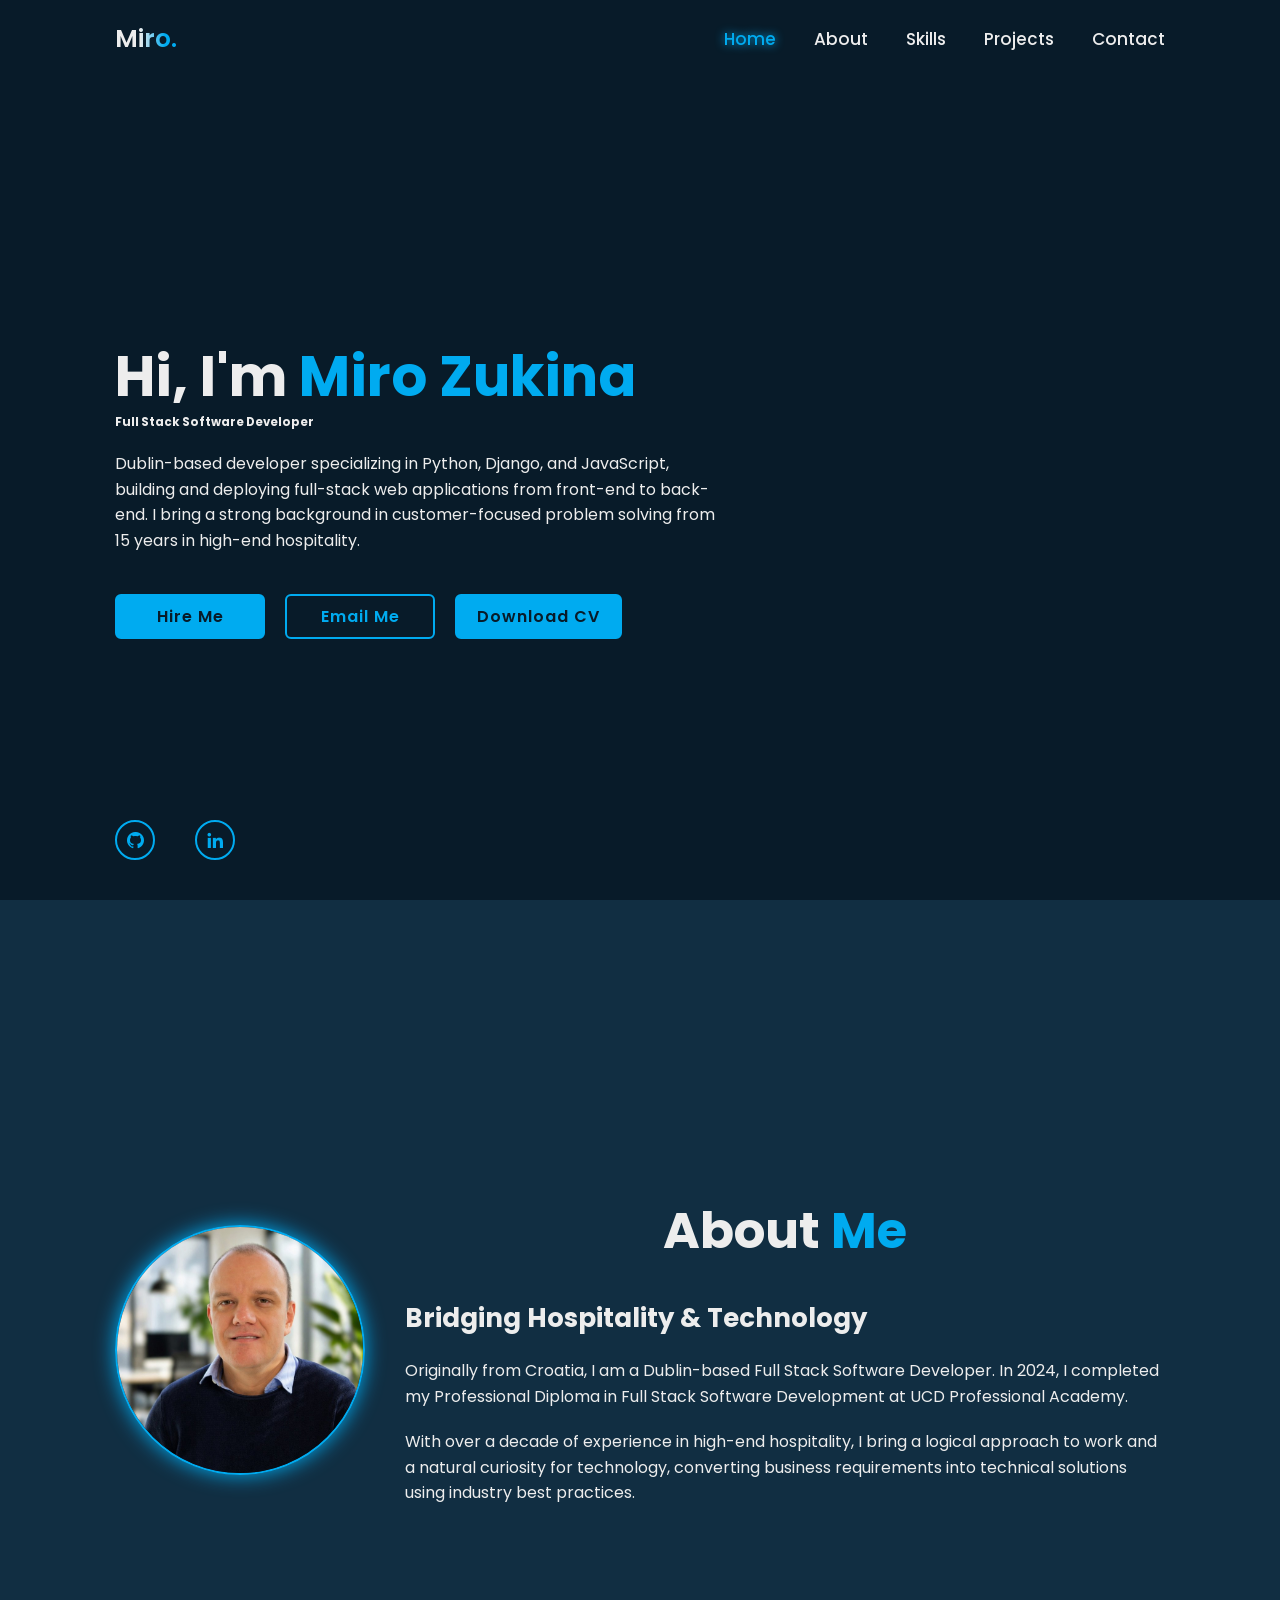
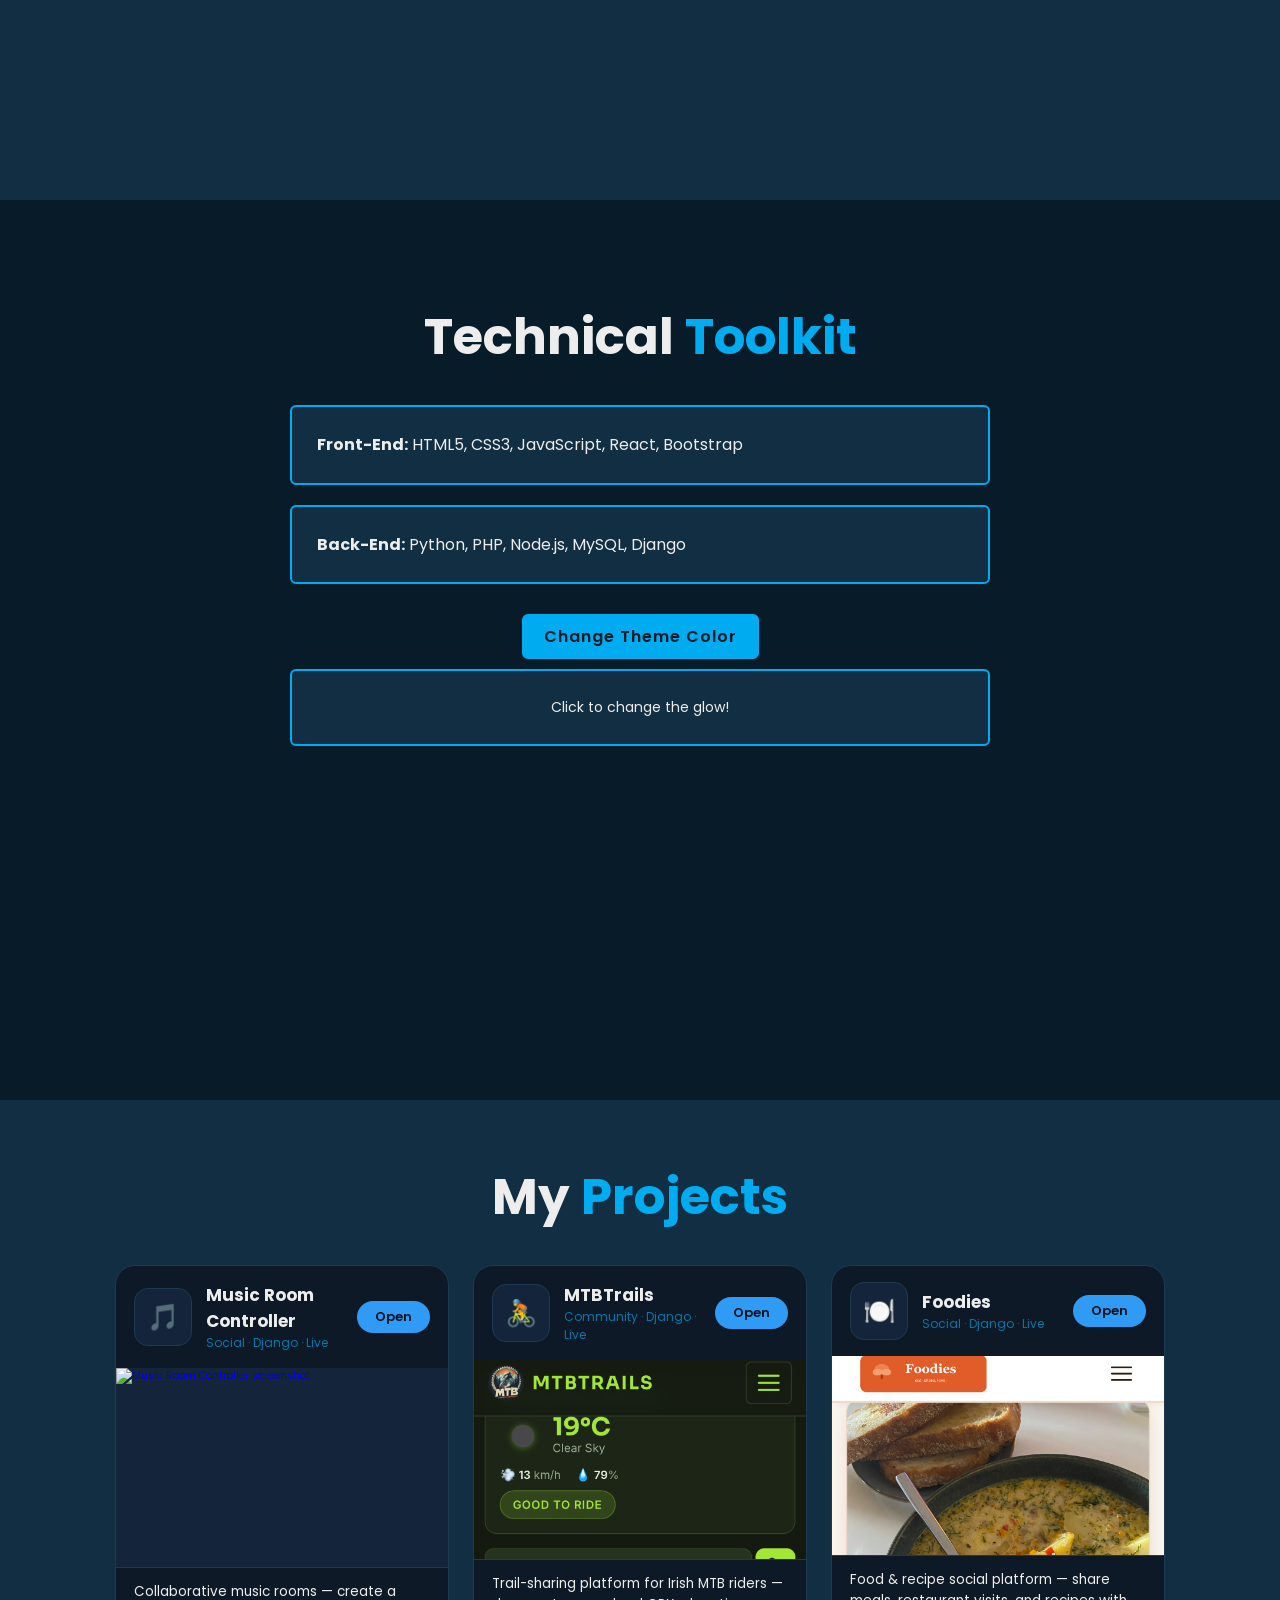
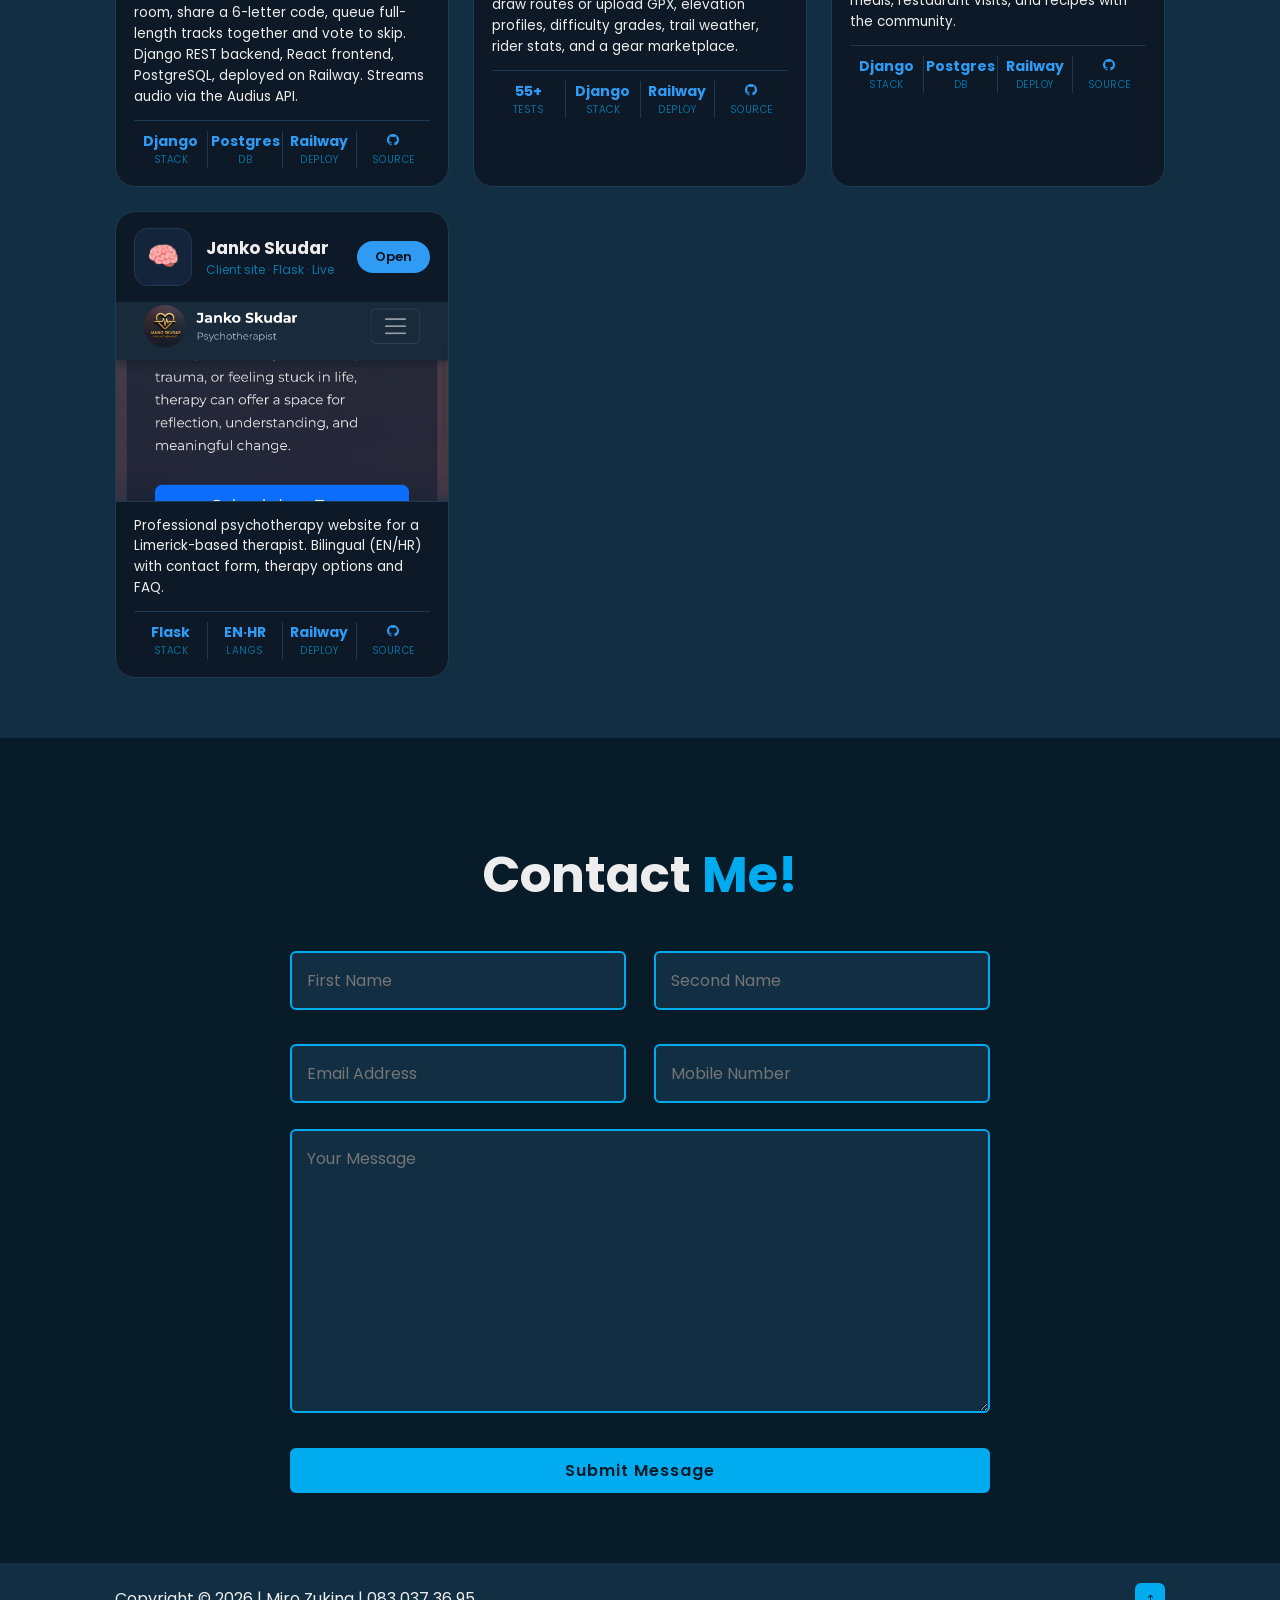
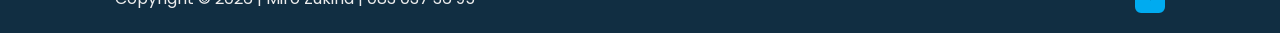
==== commit c98b1360: "add Music Room Controller project card" ====
--- a/index.html
+++ b/index.html
@@ -78,6 +78,32 @@
 
             <div class="app-card">
                 <div class="app-head">
+                    <div class="app-icon app-icon-emoji">🎵</div>
+                    <div class="app-title">
+                        <h3>Music Room Controller</h3>
+                        <span>Social · Django · Live</span>
+                    </div>
+                    <a href="https://music-controller-production.up.railway.app" target="_blank" class="app-open">Open</a>
+                </div>
+                <a href="https://music-controller-production.up.railway.app" target="_blank">
+                    <img src="imgges/music-controller.png" alt="Music Room Controller screenshot" class="app-shot">
+                </a>
+                <div class="app-body">
+                    <p>Collaborative music rooms — create a room, share a 6-letter code,
+                       queue full-length tracks together and vote to skip. Django REST
+                       backend, React frontend, PostgreSQL, deployed on Railway. Streams
+                       audio via the Audius API.</p>
+                    <div class="app-info">
+                        <div><strong>Django</strong><span>STACK</span></div>
+                        <div><strong>Postgres</strong><span>DB</span></div>
+                        <div><strong>Railway</strong><span>DEPLOY</span></div>
+                        <div><a href="https://github.com/MiroZukina/Music-Controller" target="_blank"><strong><i class='bx bxl-github'></i></strong><span>SOURCE</span></a></div>
+                    </div>
+                </div>
+            </div>
+
+            <div class="app-card">
+                <div class="app-head">
                     <div class="app-icon app-icon-emoji">🚴</div>
                     <div class="app-title">
                         <h3>MTBTrails</h3>
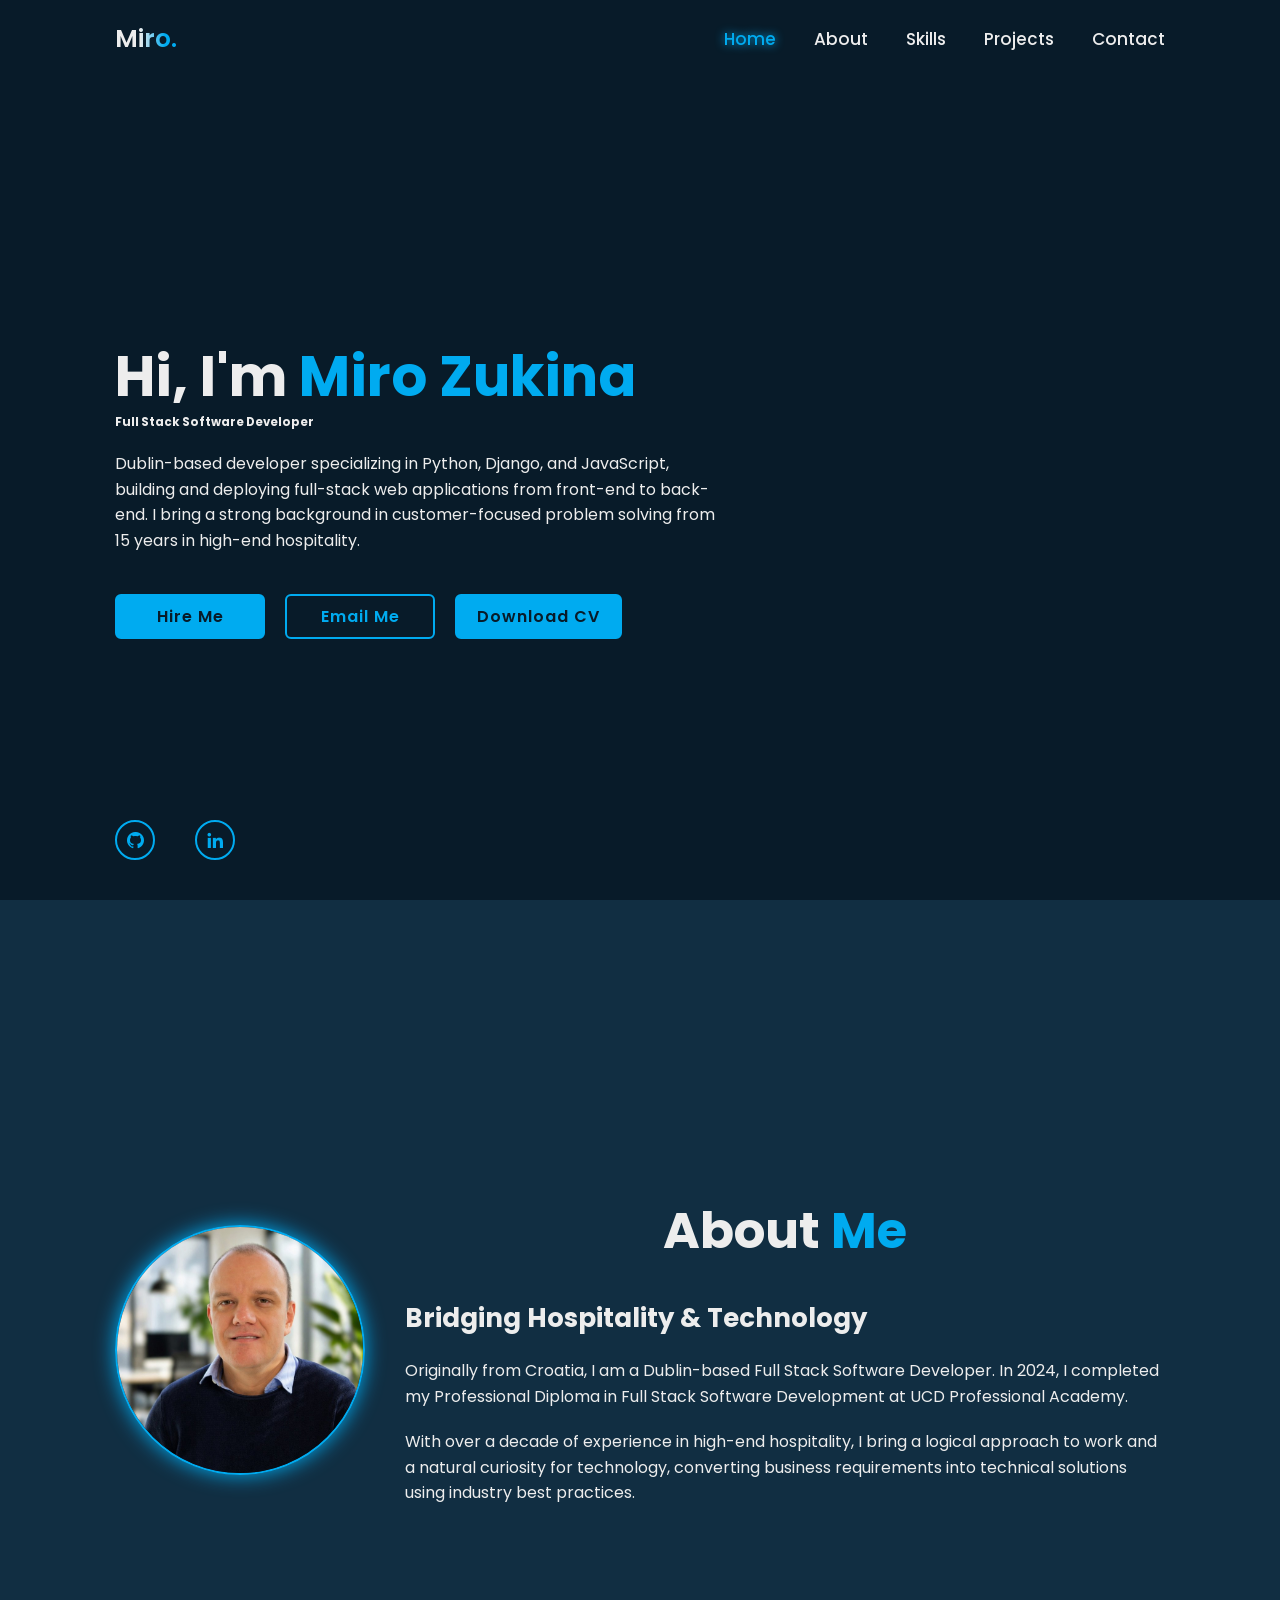
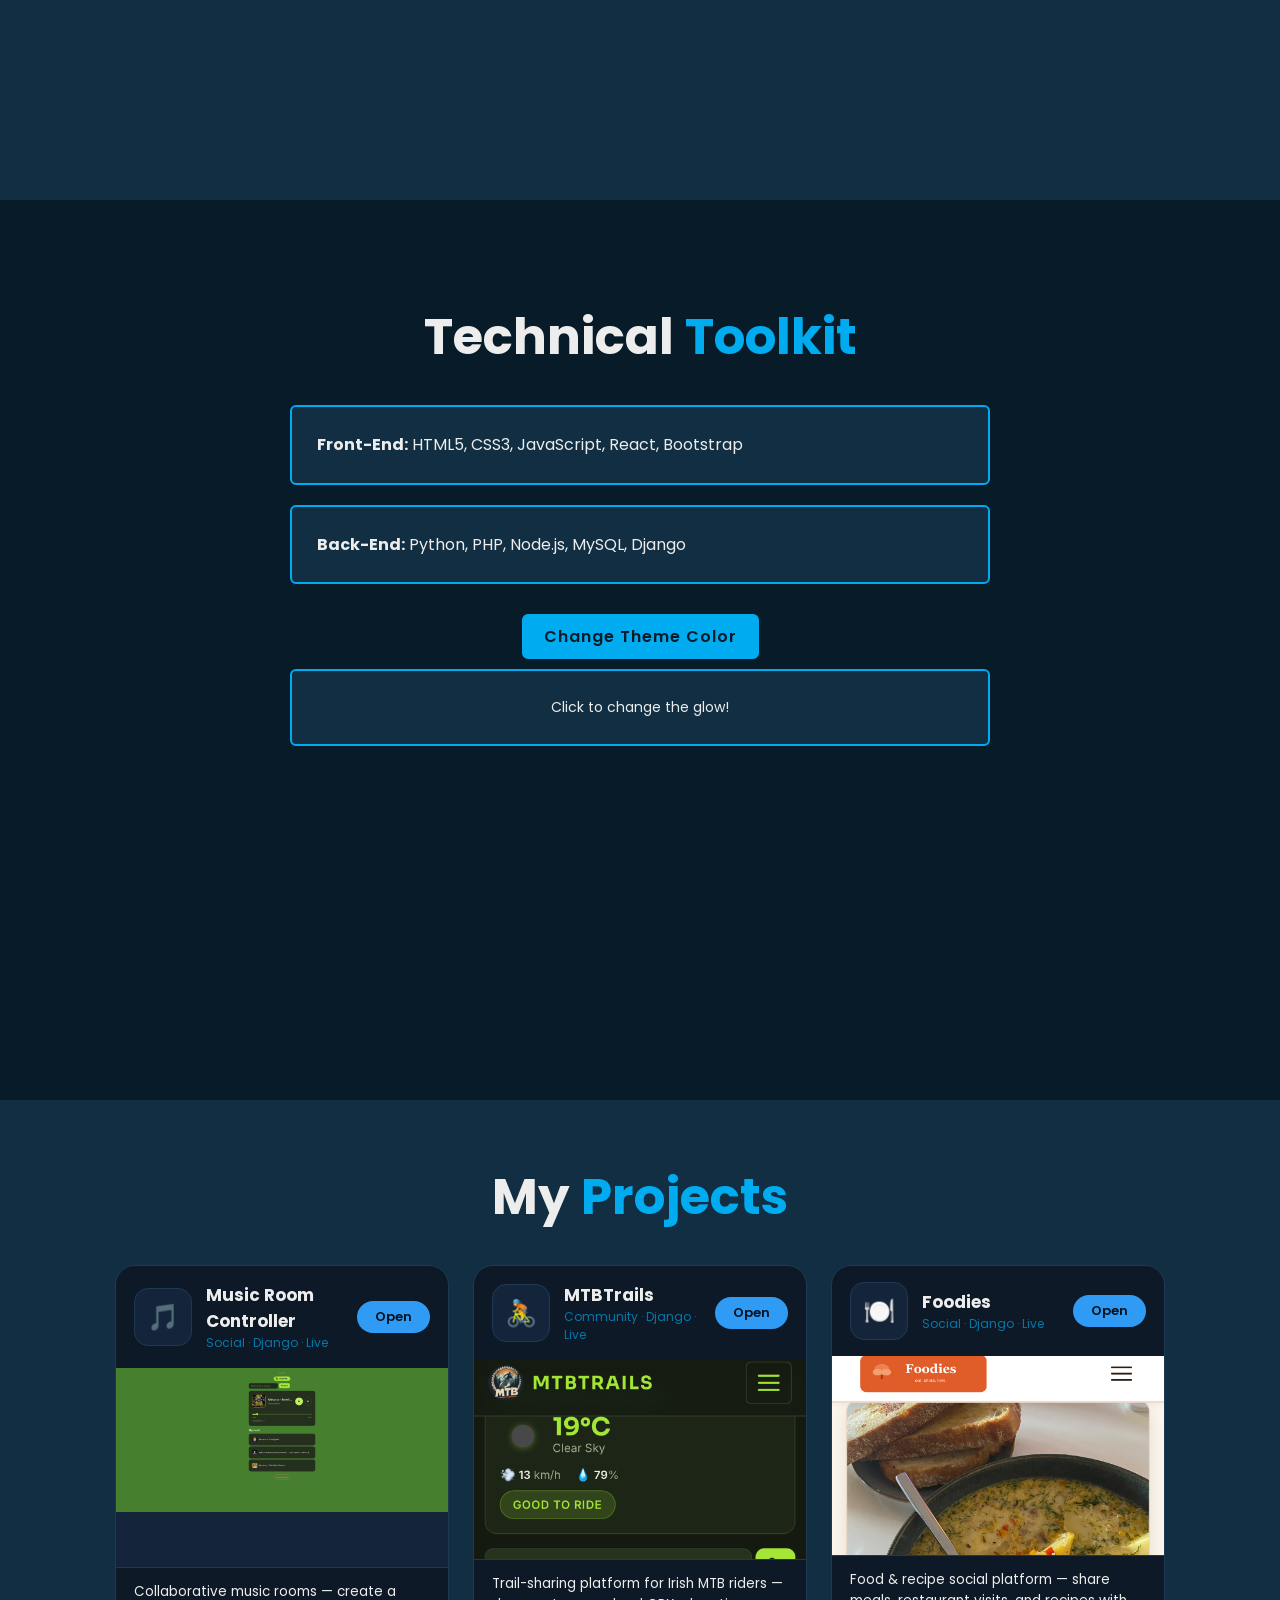
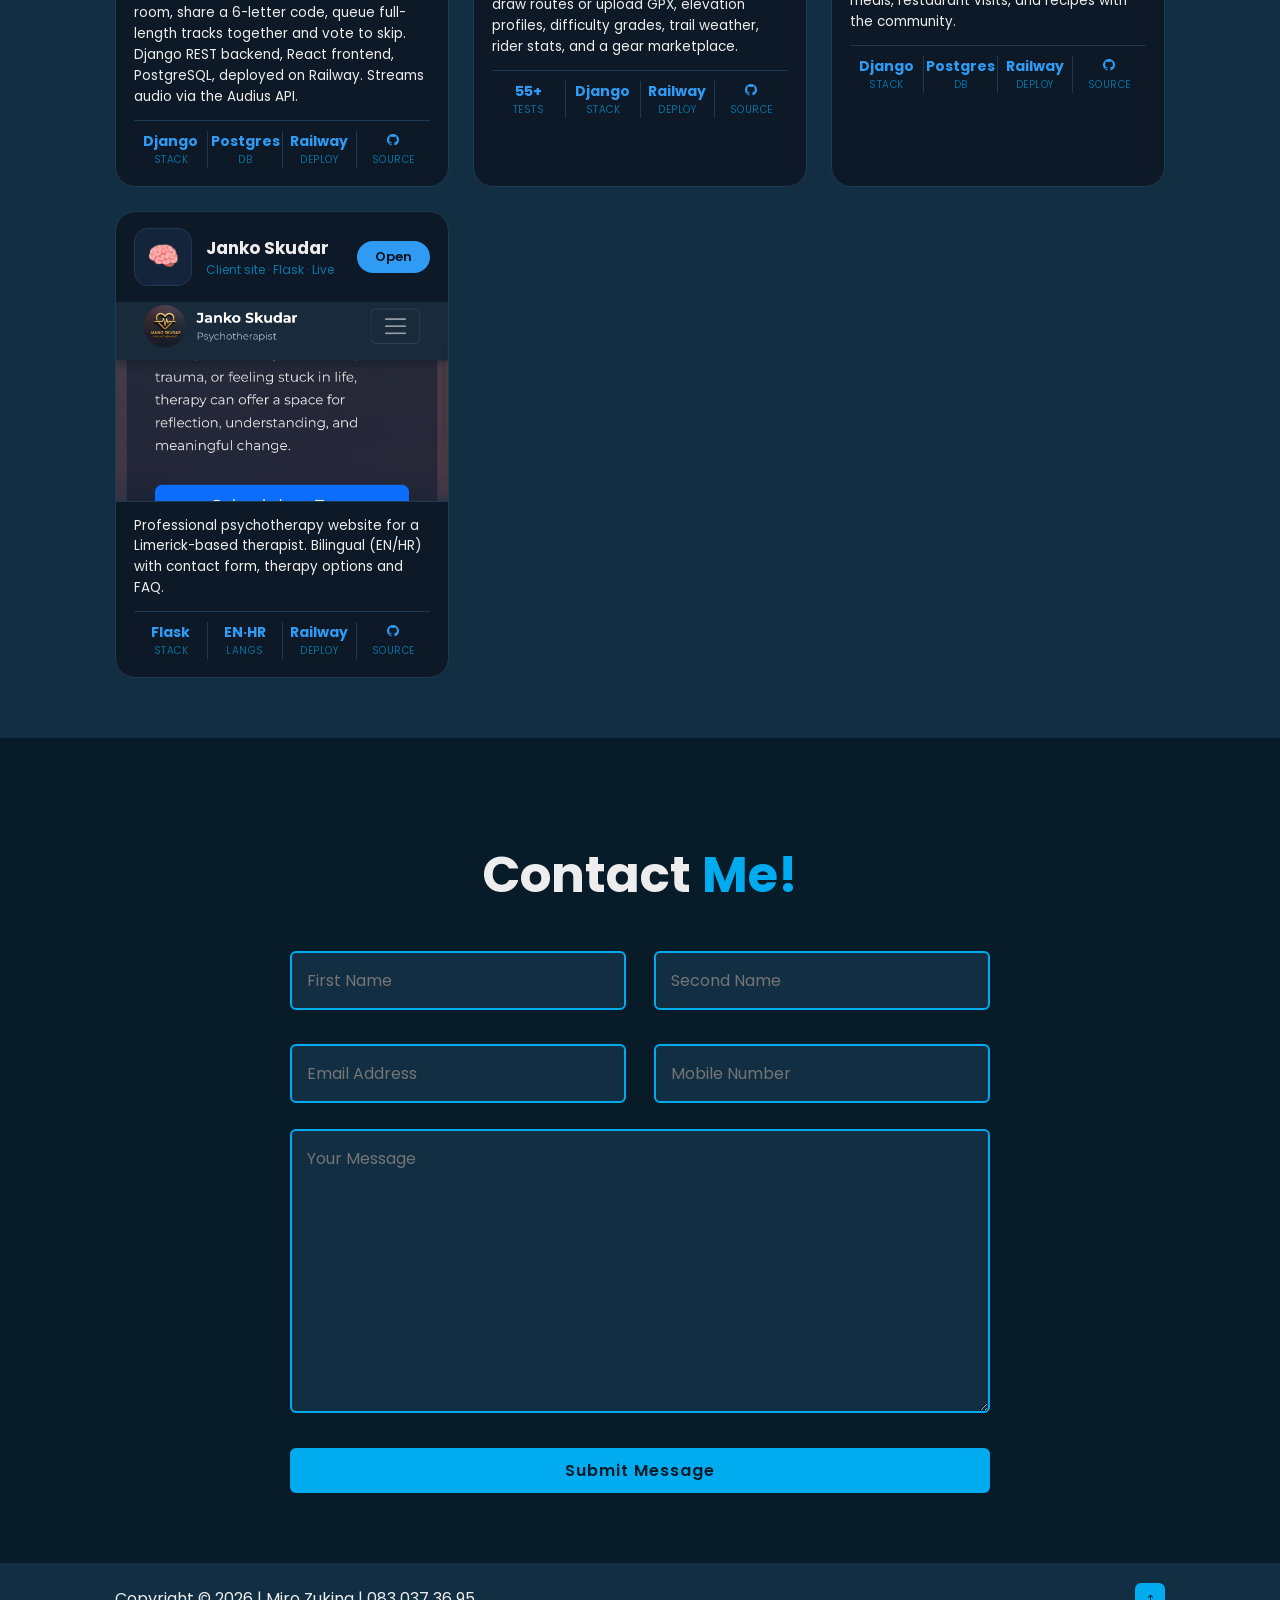
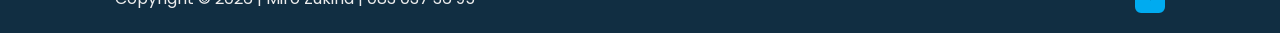
==== commit 82aeca7a: "add Music Room Controller project card" ====
--- a/index.html
+++ b/index.html
@@ -86,7 +86,7 @@
                     <a href="https://music-controller-production.up.railway.app" target="_blank" class="app-open">Open</a>
                 </div>
                 <a href="https://music-controller-production.up.railway.app" target="_blank">
-                    <img src="imgges/music-controller.png" alt="Music Room Controller screenshot" class="app-shot">
+                    <img src="images/music-controller.png" alt="Music Room Controller screenshot" class="app-shot">
                 </a>
                 <div class="app-body">
                     <p>Collaborative music rooms — create a room, share a 6-letter code,
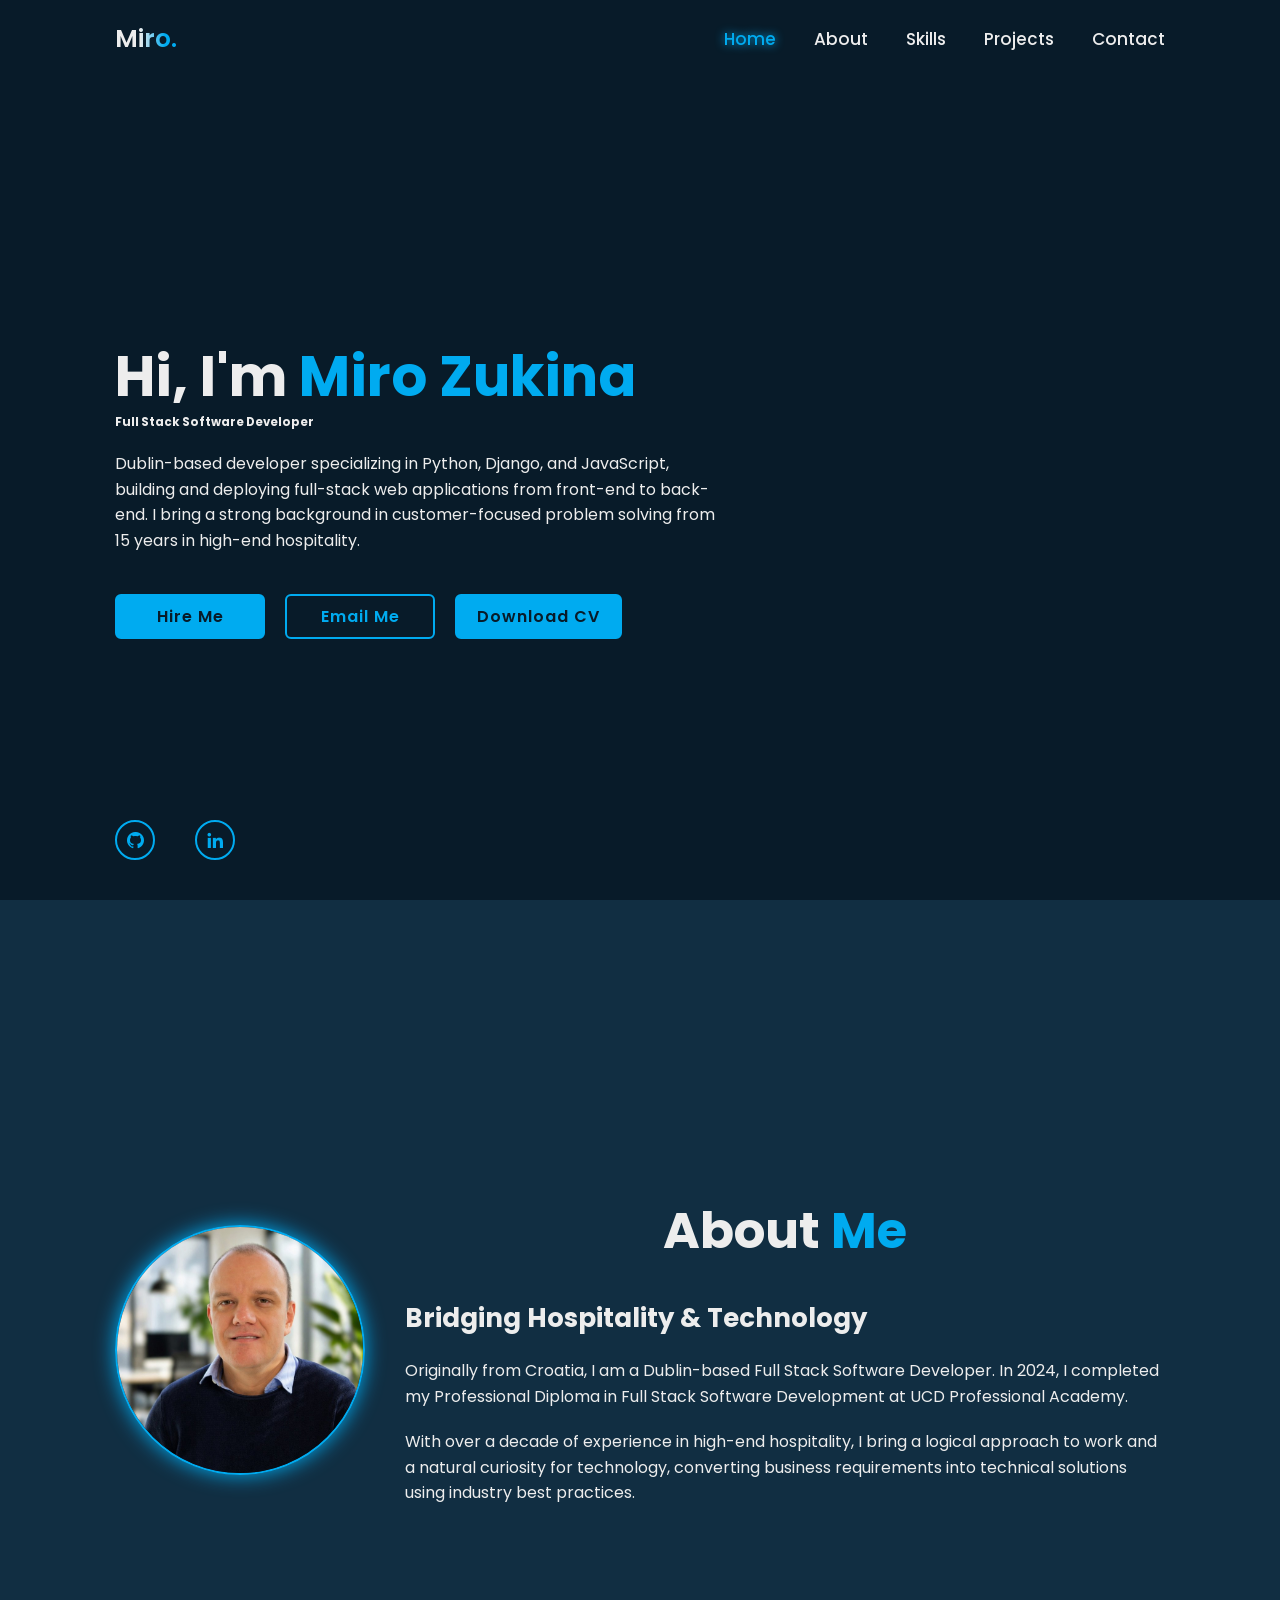
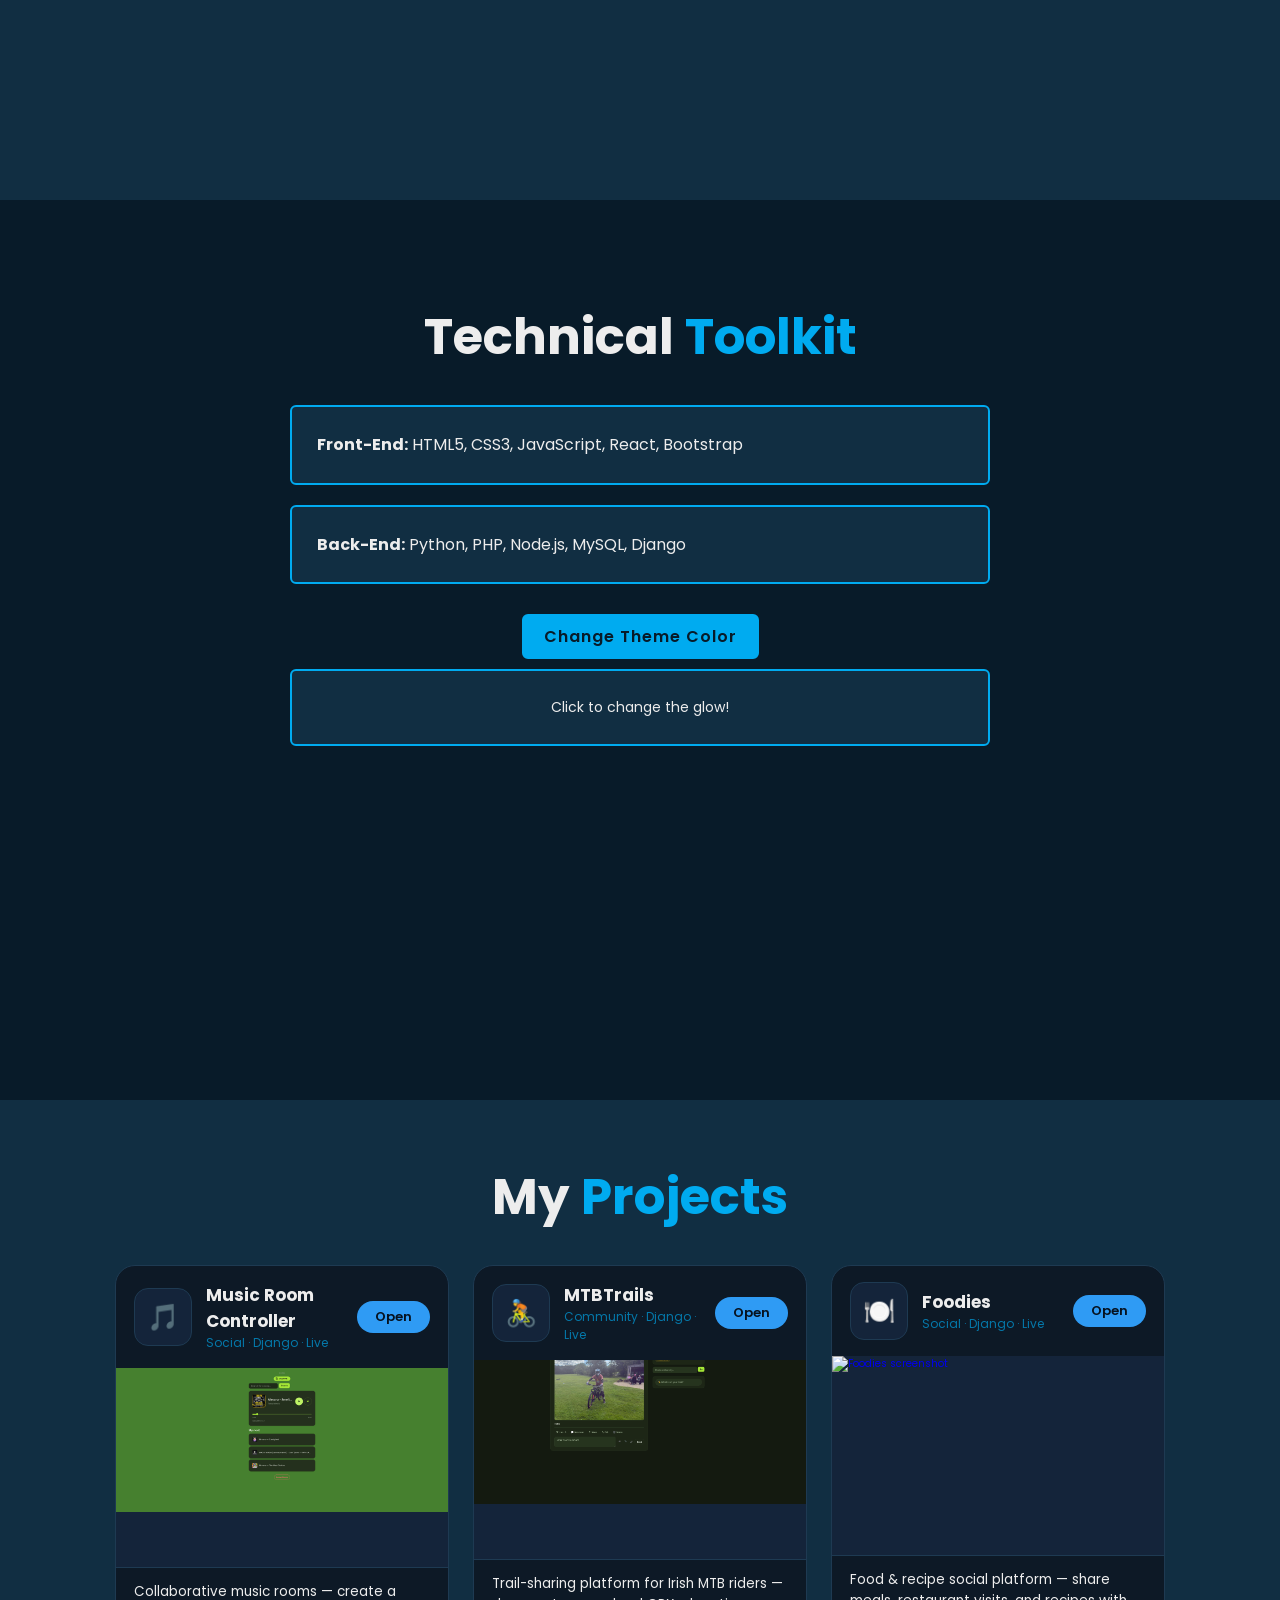
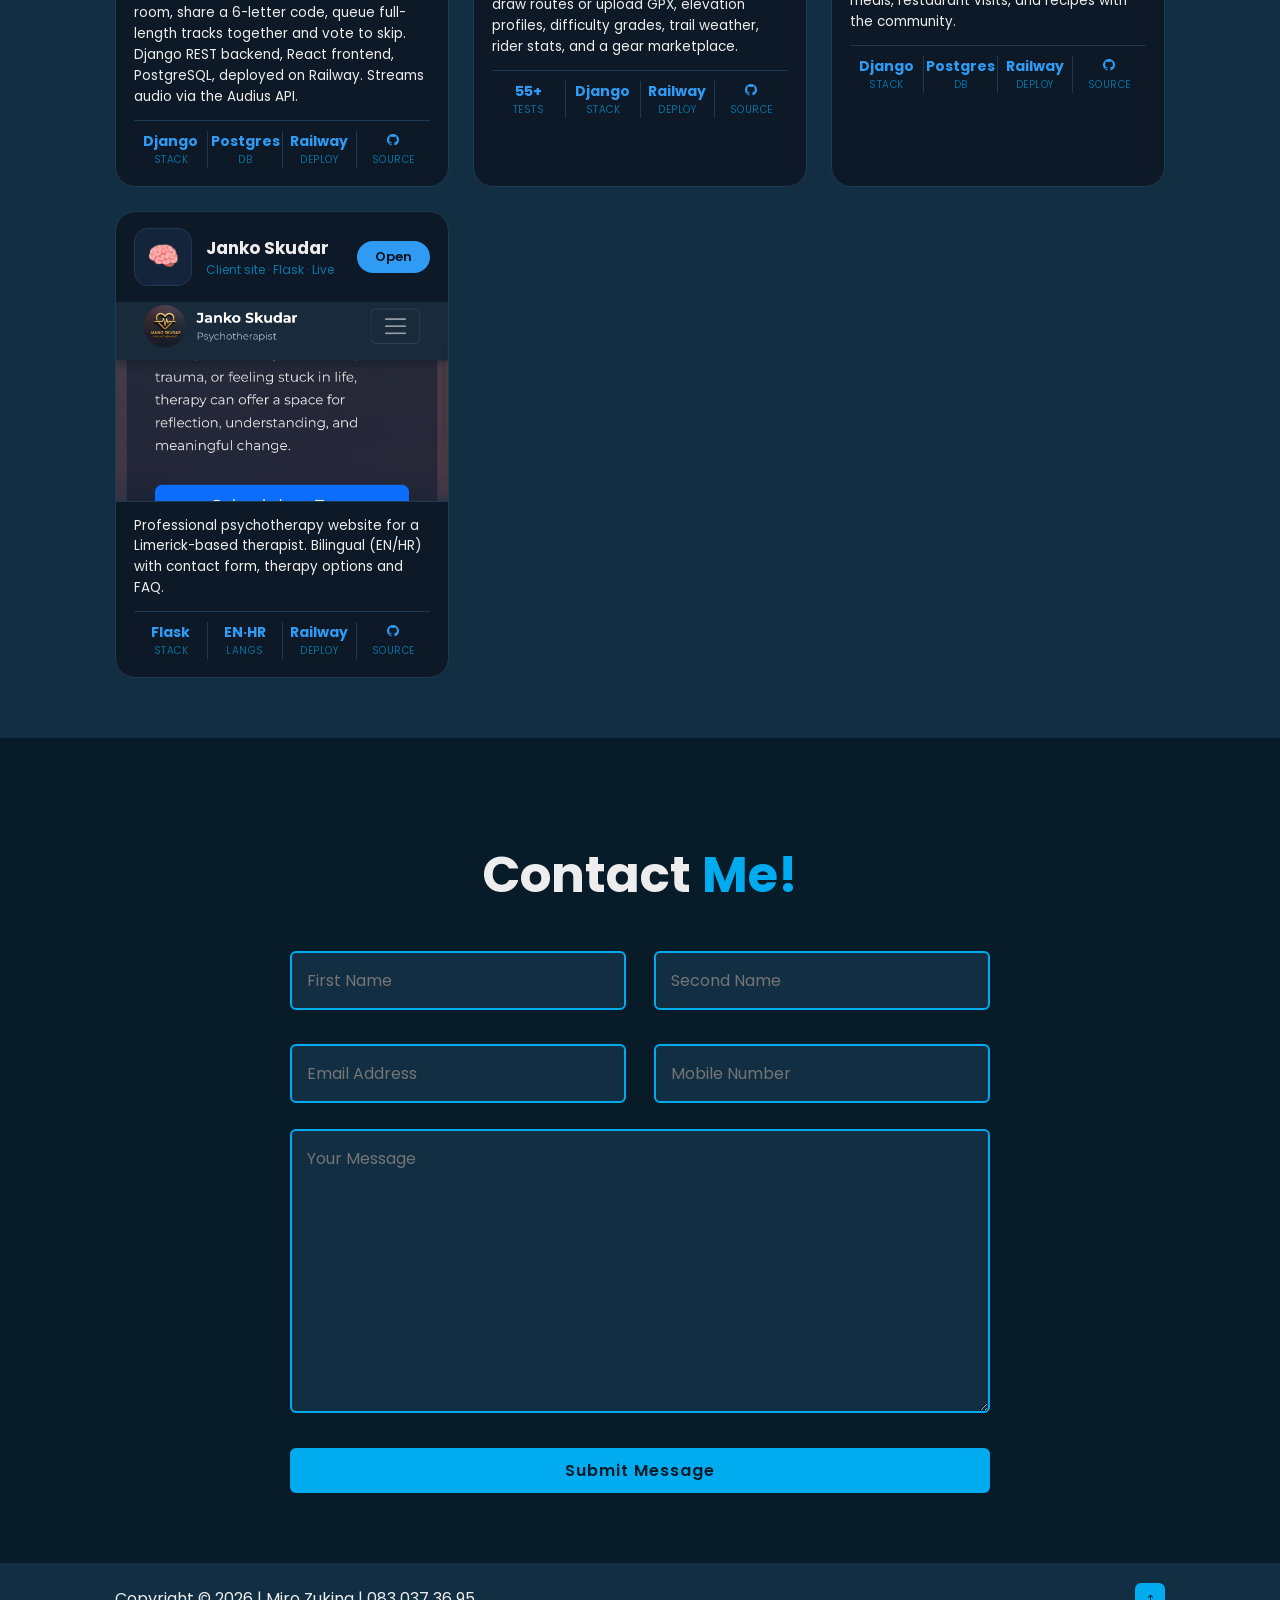
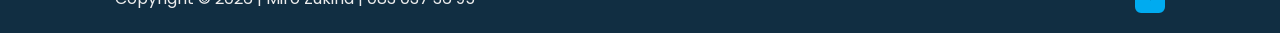
==== commit fcd1ffef: "add Music Room Controller project card" ====
--- a/index.html
+++ b/index.html
@@ -86,7 +86,7 @@
                     <a href="https://music-controller-production.up.railway.app" target="_blank" class="app-open">Open</a>
                 </div>
                 <a href="https://music-controller-production.up.railway.app" target="_blank">
-                    <img src="images/music-controller.png" alt="Music Room Controller screenshot" class="app-shot">
+                    <img src="images/music-controller.jpg" alt="Music Room Controller screenshot" class="app-shot">
                 </a>
                 <div class="app-body">
                     <p>Collaborative music rooms — create a room, share a 6-letter code,
